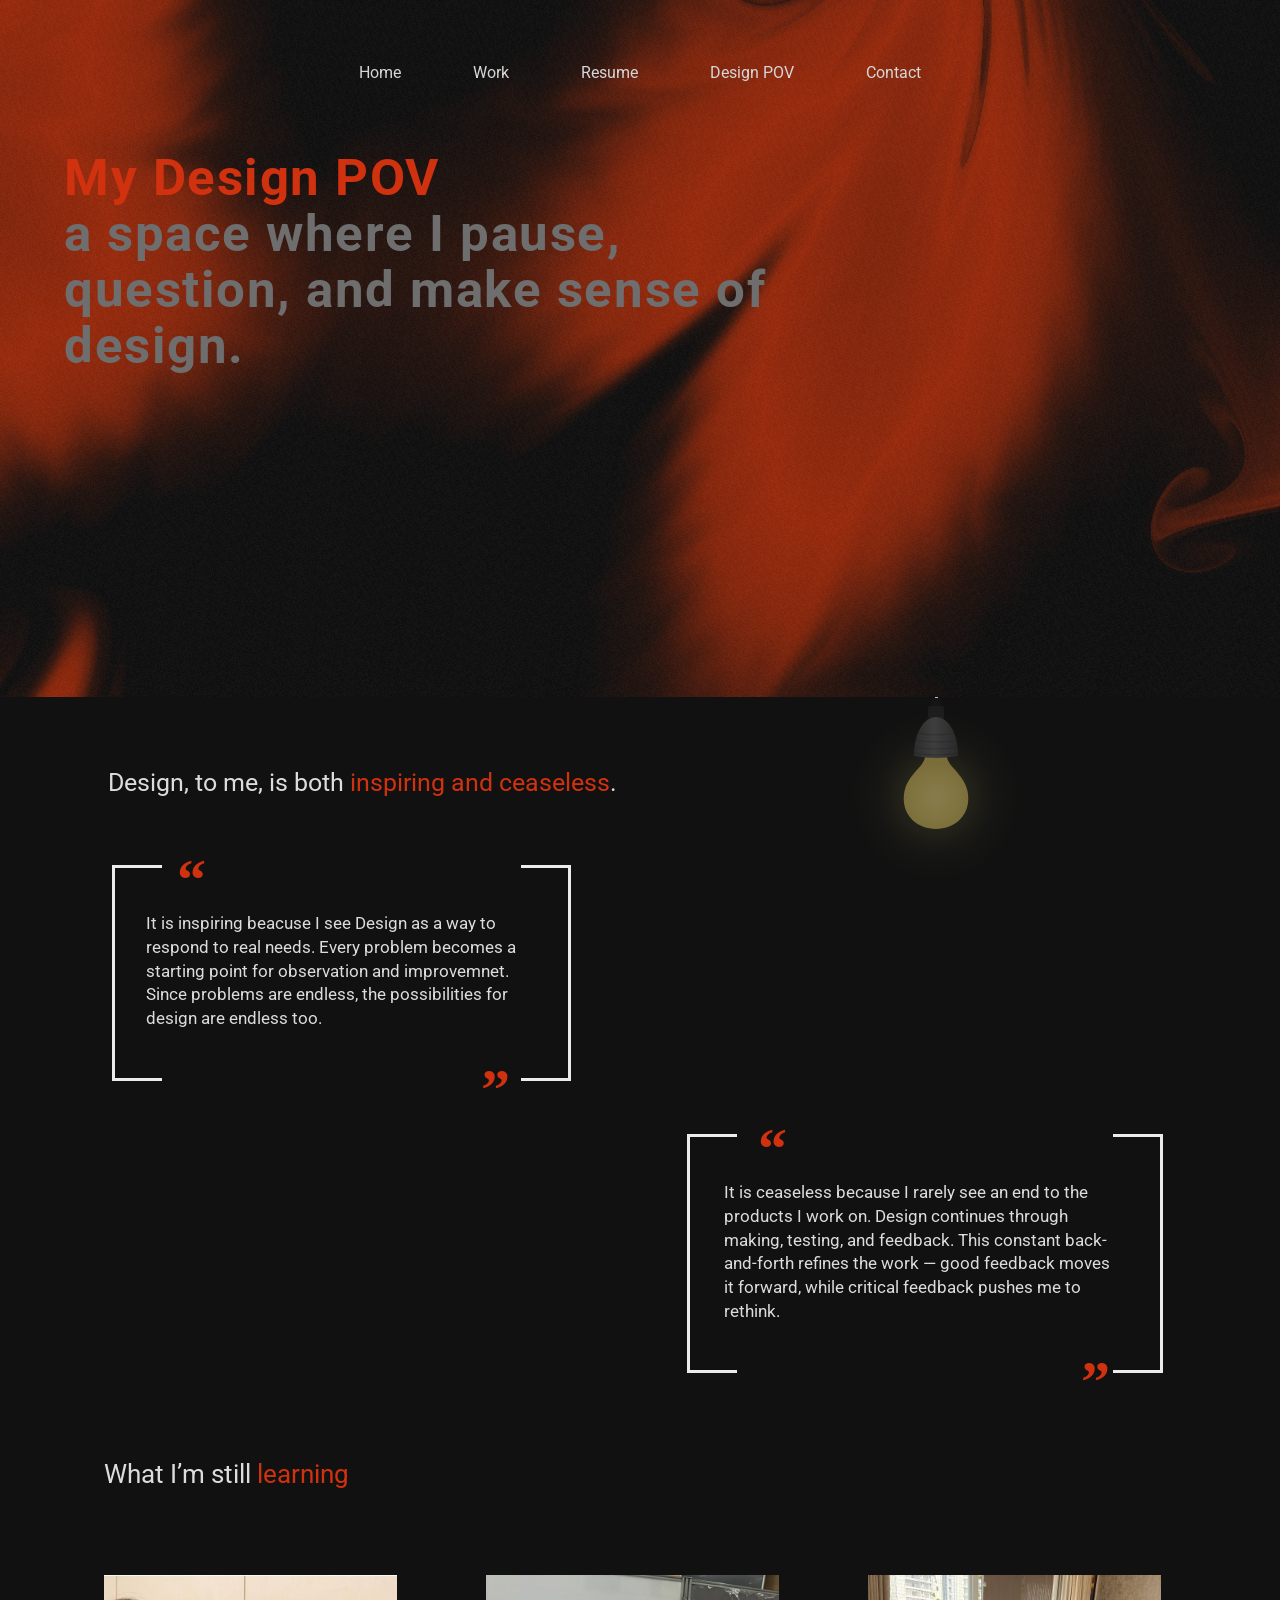
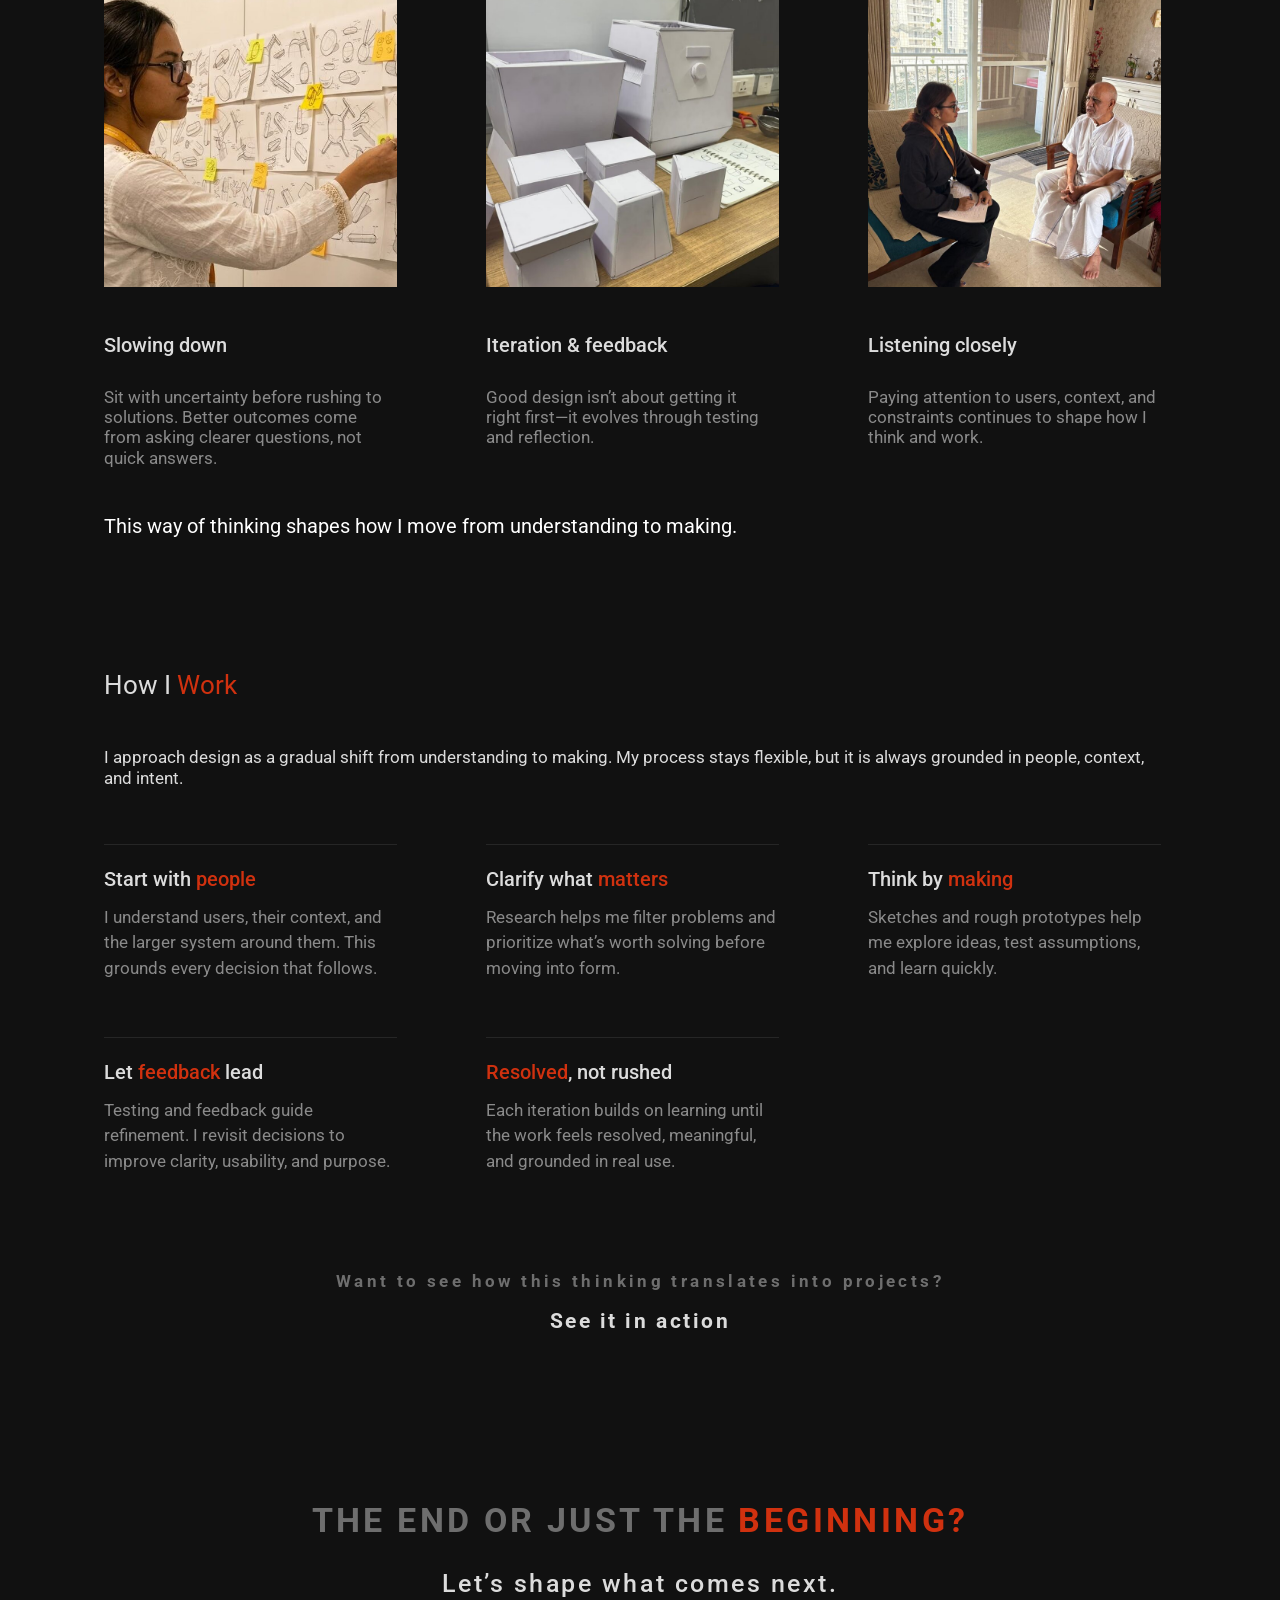
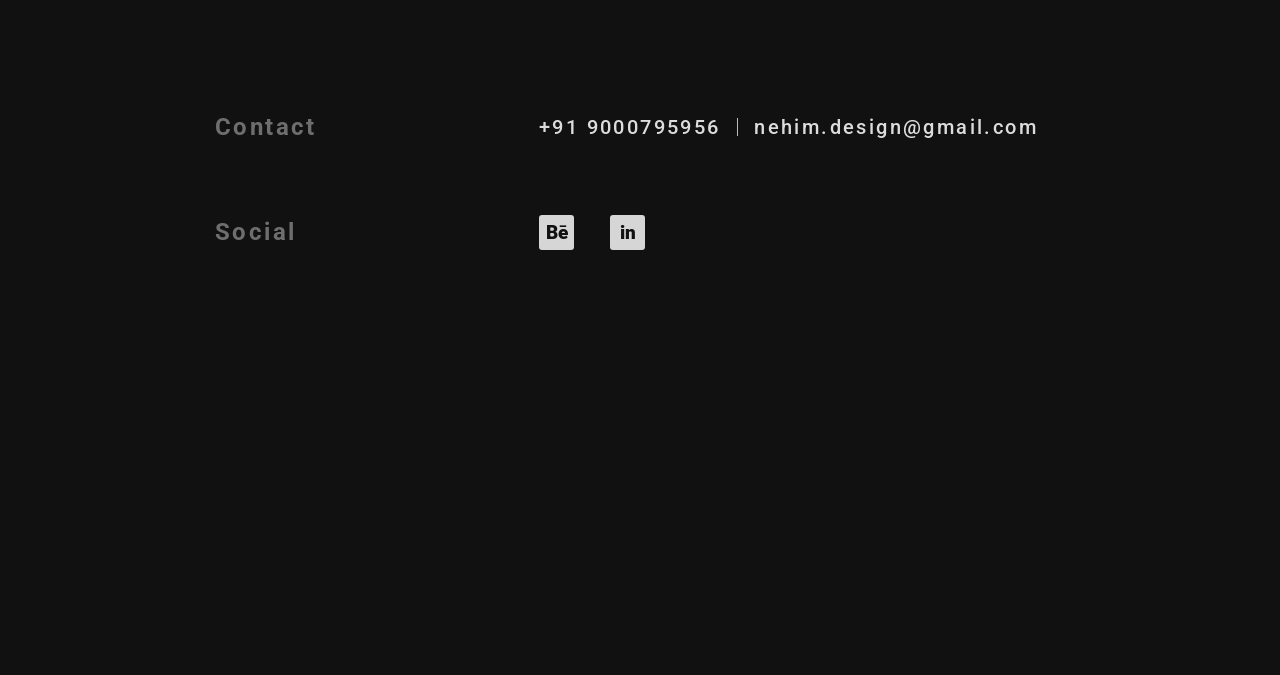
==== design-pov.html @ 08867fa9 "hi" ====
<!doctype html><html lang="en"><head><meta charset="utf-8"><script>try{history.scrollRestoration="manual"}catch(e){}</script>
<meta name="viewport" content="width=device-width,initial-scale=1">
<title>Design POV — Nehi Modi</title><meta name="description" content="Nehi Modi — product designer portfolio">
<link rel="stylesheet" href="style.css?v=20261103b"></head><body>
<nav class="top"><a href="index.html">Home</a><a href="work.html">Work</a><a href="resume.pdf" target=_blank rel=noopener>Resume</a><a href="design-pov.html" class=on>Design POV</a><a href="#contact">Contact</a></nav>
<section class="pov-hero">
<canvas class="silk" aria-hidden="true"></canvas>
<svg class="streak" viewBox="0 0 1512 697" preserveAspectRatio="none" aria-hidden="true">
 <defs>
  <linearGradient id="sg" x1="0" y1="1" x2="1" y2=".35"><stop offset="0" stop-color="#3a0c05"/><stop offset=".4" stop-color="#6e190b"/><stop offset=".75" stop-color="#8f2411"/><stop offset="1" stop-color="#6a190b"/></linearGradient>
  <linearGradient id="edge" x1="0" y1="0" x2="0" y2="1"><stop offset="0" stop-color="#111" stop-opacity="0"/><stop offset=".5" stop-color="#111" stop-opacity=".0"/><stop offset="1" stop-color="#111" stop-opacity=".55"/></linearGradient>
  <filter id="b1" x="-10%" y="-60%" width="120%" height="220%"><feGaussianBlur stdDeviation="14"/></filter>
  <filter id="b2" x="-30%" y="-80%" width="160%" height="260%"><feGaussianBlur stdDeviation="45"/></filter>
  <filter id="b3" x="-10%" y="-200%" width="120%" height="500%"><feGaussianBlur stdDeviation="5"/></filter>
 </defs>
 <ellipse class="g-tr" cx="1420" cy="70" rx="260" ry="70" fill="#9a2a16" opacity=".45" filter="url(#b2)" transform="rotate(-12 1420 70)"/>
 <ellipse class="g-tl" cx="60" cy="40" rx="170" ry="60" fill="#8a2412" opacity=".0" filter="url(#b2)" transform="rotate(-25 60 40)"/>
 <ellipse class="g-l" cx="0" cy="430" rx="90" ry="40" fill="#8a2412" opacity=".35" filter="url(#b2)"/>
 <g class="wave">
 <path d="M-20 697 L640 697 C930 600 1250 480 1540 395 L1540 225 C1230 315 760 460 -20 640 Z" fill="url(#sg)" opacity=".8" filter="url(#b1)"/>
 <path d="M120 697 C560 560 1000 420 1540 300" stroke="#1a0604" stroke-width="46" fill="none" opacity=".55" filter="url(#b1)"/>
 <path d="M1540 232 C1230 322 760 466 -20 646" stroke="#c9391b" stroke-width="16" fill="none" opacity=".85" filter="url(#b3)"/>
 <path d="M640 697 C930 600 1250 480 1540 400" stroke="#b8341a" stroke-width="20" fill="none" opacity=".7" filter="url(#b3)"/>
 <g class="eye-pos"><g class="eye">
 <ellipse cx="1010" cy="398" rx="250" ry="11" fill="#0e0403" filter="url(#b3)" transform="rotate(-17 1010 398)"/>
 <ellipse cx="1010" cy="398" rx="262" ry="19" fill="none" stroke="#d2401f" stroke-width="3" opacity=".55" filter="url(#b3)" transform="rotate(-17 1010 398)"/>
 </g></g>
 <path d="M250 697 C620 580 960 470 1245 372" stroke="#1c0703" stroke-width="2.5" fill="none" opacity=".9"/>
 </g>
</svg>
<h1 class="rv"><span>My Design POV</span>a space where I pause, <br>question, and make sense of <br>design.</h1></section>
<div class="pov">
<h3 class="rv both">Design, to me, is both <span class="red">inspiring and ceaseless</span>.</h3>
<section class="qs"><div class="lamp" aria-hidden="true"><div class="bulb"><svg class="lampsvg" viewBox="0 0 240 280" width="120" height="140" aria-hidden="true">
<defs><radialGradient id="lg" cx="120" cy="196" r="170" gradientUnits="userSpaceOnUse"><stop offset="0" stop-color="#ece08a" stop-opacity=".78"/><stop offset=".35" stop-color="#d4ca6e" stop-opacity=".36"/><stop offset=".7" stop-color="#a39a4c" stop-opacity=".1"/><stop offset="1" stop-color="#a39a4c" stop-opacity="0"/></radialGradient>
<radialGradient id="bg" cx="120" cy="200" r="70" gradientUnits="userSpaceOnUse"><stop offset="0" stop-color="#d9c87a"/><stop offset=".55" stop-color="#d2bf6c"/><stop offset="1" stop-color="#c6b15c"/></radialGradient>
<linearGradient id="dg" x1="0" y1="0" x2="1" y2="0"><stop offset="0" stop-color="#2c2c2c"/><stop offset=".45" stop-color="#3e3e3e"/><stop offset="1" stop-color="#2a2a2a"/></linearGradient></defs>
<circle class="halo" cx="120" cy="196" r="170" fill="url(#lg)"/>
<rect x="111" y="0" width="18" height="18" rx="2" fill="#151515"/>
<rect x="104" y="16" width="32" height="26" rx="5" fill="#1d1d1d"/>
<path class="glassp" d="M98 118 L142 118 C144 138 176 152 183 186 C192 232 160 262 120 262 C80 262 48 232 57 186 C64 152 96 138 98 118 Z" fill="url(#bg)"/>
<path d="M76 116 C76 66 98 38 120 38 C142 38 164 66 164 116 Q120 124 76 116 Z" fill="url(#dg)"/>
<g fill="none" stroke="#262626" stroke-width="1.4" opacity=".7"><path d="M84 70 Q120 78 156 70"/><path d="M79 84 Q120 92 161 84"/><path d="M77 98 Q120 106 163 98"/><path d="M76 110 Q120 118 164 110"/></g>
</svg></div></div>
 <div class="quote a rv"><i class="q1">“</i>It is inspiring beacuse I see Design as a way to respond to real needs. Every problem becomes a starting point for observation and improvemnet. Since problems are endless, the possibilities for design are endless too.<i class="q2">”</i></div>
 <div class="quote b rv"><i class="q1">“</i>It is ceaseless because I rarely see an end to the products I work on. Design continues through making, testing, and feedback. This constant back-and-forth refines the work — good feedback moves it forward, while critical feedback pushes me to rethink.<i class="q2">”</i></div>
</section>
<section class="learn"><h2 class="sec-h rv">What I’m still <span class="red">learning</span></h2><div class="grid3">
 <div class="rv"><img src="images/learn-slowing.jpg" alt="Sketches on a wall"><h5>Slowing down</h5><p>Sit with uncertainty before rushing to solutions. Better outcomes come from asking clearer questions, not quick answers.</p></div>
 <div class="rv"><img src="images/learn-iteration.jpg" alt="Paper mock-ups"><h5>Iteration &amp; feedback</h5><p>Good design isn’t about getting it right first—it evolves through testing and reflection.</p></div>
 <div class="rv"><img src="images/learn-listening.jpg" alt="User interview"><h5>Listening closely</h5><p>Paying attention to users, context, and constraints continues to shape how I think and work.</p></div>
</div><p class="rv thinking">This way of thinking shapes how I move from understanding to making.</p></section>
<section class="how"><h2 class="sec-h rv">How I <span class="red">Work</span></h2>
<p class="rv approach">I approach design as a gradual shift from understanding to making. My process stays flexible, but it is always grounded in people, context, and intent.</p>
<div class="grid3">
 <div class="rv"><h5>Start with <span class="red">people</span></h5><p>I understand users, their context, and the larger system around them. This grounds every decision that follows.</p></div>
 <div class="rv"><h5>Clarify what <span class="red">matters</span></h5><p>Research helps me filter problems and prioritize what’s worth solving before moving into form.</p></div>
 <div class="rv"><h5>Think by <span class="red">making</span></h5><p>Sketches and rough prototypes help me explore ideas, test assumptions, and learn quickly.</p></div>
 <div class="rv"><h5>Let <span class="red">feedback</span> lead</h5><p>Testing and feedback guide refinement. I revisit decisions to improve clarity, usability, and purpose.</p></div>
 <div class="rv"><h5><span class="red">Resolved</span>, not rushed</h5><p>Each iteration builds on learning until the work feels resolved, meaningful, and grounded in real use.</p></div>
</div></section>
<div class="cta rv"><small>Want to see how this thinking translates into projects?</small><a href="work.html">See it in action</a></div>
</div>
<footer id="contact">
<h4 class="rv">THE END OR JUST THE <span class="red">BEGINNING?</span></h4>
<p class="sub rv">Let’s shape what comes next.</p>
<div class="rows rv">
 <div class="k">Contact</div><div class="v"><button class="copy" data-copy="+91 9000795956" title="Click to copy">+91 9000795956</button><span class="bar"></span><button class="copy" data-copy="nehim.design@gmail.com" title="Click to copy">nehim.design@gmail.com</button></div>
 <div class="k">Social</div><div class="v soc"><a href="https://www.behance.net/nehimodi3" target="_blank" rel="noopener" aria-label="Behance" class="be">Bē</a><a href="https://www.linkedin.com/in/nehi-modi-a7a49927a/" target="_blank" rel="noopener" aria-label="LinkedIn">in</a></div>
</div>
<div class="big" aria-label="Nehi Modi"><svg viewBox="0 0 1180 138" role="img"><text x="0" y="170" textLength="1180" lengthAdjust="spacingAndGlyphs" font-family="Roboto, Arial, sans-serif" font-weight="700" font-size="236" fill="#902611">NEHI MODI</text></svg></div>
</footer>
<script src="main.js?v=20261103b"></script></body></html>
---- style.css ----
@import url('https://fonts.googleapis.com/css2?family=Roboto:wght@300;400;500;600;700;800;900&display=swap');
/* Sizes are measured from the original site at a 1512px-wide window and scale down below that. */
:root{--bg:#111;--fg:#e6e6e6;--grey:#6e6e6e;--red:#d0310f;--tag:#cf300c;--deep:#902611}
*{box-sizing:border-box;margin:0;padding:0}
html{scroll-behavior:smooth;overflow-x:clip}
body{background:var(--bg);color:var(--fg);font-family:Roboto,system-ui,-apple-system,sans-serif;line-height:1.4;overflow-x:clip;-webkit-font-smoothing:antialiased}
a{color:inherit;text-decoration:none}
img,video{display:block;max-width:100%}
.red{color:var(--red)}
.wrap{max-width:1114px;margin:0 auto;padding:0 20px;box-sizing:content-box}

/* nav */
nav.top{position:absolute;top:0;left:50%;transform:translateX(-50%);width:min(840px,100%);z-index:10;display:grid;grid-template-columns:repeat(5,minmax(0,1fr));justify-items:center;padding:62px 16px 0;font-size:16px;color:#d6d6d6}
nav.top a{white-space:nowrap}
nav.top a{transition:color .25s}
nav.top a:hover{color:var(--red)}

/* reveal */
.rv{opacity:0;transform:translateY(40px);transition:opacity .9s ease,transform .9s cubic-bezier(.2,.7,.2,1)}
.rv.in{opacity:1;transform:none}

/* cursor dot */
#dot{position:fixed;width:12px;height:12px;border-radius:50%;background:#fff;pointer-events:none;z-index:99;transform:translate(-50%,-50%);transition:transform .15s,background .15s}
#dot.hov{transform:translate(-50%,-50%) scale(.7);background:var(--red)}
@media (hover:none){#dot{display:none}}

/* intro */
#intro{position:fixed;inset:0;background:#000;z-index:50;display:flex;flex-direction:column;align-items:center;justify-content:center;gap:14px;transition:opacity .8s}
#intro .ring{width:62px;height:62px;border:3px solid var(--red);border-radius:50%;display:grid;place-items:center;animation:spin 1.8s cubic-bezier(.45,0,.55,1) infinite}
#intro .ring svg{opacity:0;transition:opacity .3s}
#intro.done .ring{animation:none;border-color:#c0261a}
#intro.done .ring svg{opacity:1;transition:opacity .45s}
#intro p{font-size:12px;color:#777;letter-spacing:.04em}
#intro .fire{position:absolute;bottom:-5%;left:10%;right:0;height:38%;background:radial-gradient(ellipse 30% 60% at 25% 100%,rgba(190,45,20,.65),transparent 70%),radial-gradient(ellipse 35% 70% at 60% 100%,rgba(170,35,15,.6),transparent 70%),radial-gradient(ellipse 30% 55% at 90% 100%,rgba(180,40,15,.5),transparent 70%);filter:blur(28px);animation:flick 2.6s ease-in-out infinite alternate}
@keyframes spin{to{transform:rotateY(360deg)}}
@keyframes flick{from{opacity:.65;transform:scaleY(.85) translateX(-2%)}to{opacity:1;transform:scaleY(1.12) translateX(2%)}}

/* ================= HOME ================= */
.hero{--ph:min(579px,calc(100vh - 210px));padding-top:130px;display:flex;flex-direction:column;justify-content:flex-end;padding-bottom:40px;position:relative;z-index:2}
.hero-in{display:flex;align-items:flex-end;justify-content:center}
.pw{position:relative;height:var(--ph);flex-shrink:0}
.pw .portrait{height:100%;width:auto;max-width:none}
.pw .hook{position:absolute;left:calc(35.8% - 14px);top:100%;height:64px;width:auto;max-width:none}
.hero .txt{margin-left:29px;width:480px;padding-bottom:calc(var(--ph) * .3)}
.hero h1{font-size:clamp(44px,5.29vw,80px);font-weight:700;line-height:1.09;color:var(--grey);white-space:nowrap}
.hero h1 span{color:var(--red);display:block}
.hero p{margin-top:36px;color:#cfcfcf;font-size:clamp(18px,1.72vw,26px)}

/* ID card hanging from the lanyard */
.badge{position:absolute;top:calc(100% + 63px);left:calc(35.8% - 111px);width:243px;height:379px}
.badge .tag{position:absolute;left:-27px;top:-43px;width:250px;height:375px;background:var(--tag);transform:rotate(15deg);transform-origin:0 0}
.badge .tag span{position:absolute;left:72px;bottom:22px;font-size:50px;line-height:50px;font-weight:700;color:#111;white-space:nowrap;transform:rotate(-90deg);transform-origin:0 100%;letter-spacing:-.005em}
.badge .card{position:absolute;inset:0;background:#dfdfdf;color:#111}
.badge .ph{position:absolute;left:18px;top:16px;width:210px;height:230px;background:#fcfcfc;overflow:hidden}
.badge .ph img{width:100%;height:100%;object-fit:cover;object-position:50% 0;filter:grayscale(1)}
.badge .strip{position:absolute;left:174px;top:33px;width:53px;height:316px;background:linear-gradient(rgba(235,72,39,.75) 0 213px,#eb4827 213px)}
.badge .card b{position:absolute;left:18px;top:250px;font-size:29px;font-weight:500;letter-spacing:-.01em;line-height:36px}
.badge .card small{position:absolute;left:18px;top:292px;width:190px;font-size:12px;line-height:15.5px;color:#1a1a1a}

/* about row */
.about{display:grid;grid-template-columns:424px 317px 1fr;column-gap:0;padding-top:15px;align-items:start}
.badge-space{height:390px}
.about .xp{padding-left:66px}
.mid h3{margin-right:-24px}
.about h3{font-size:25px;font-weight:700;line-height:35px;color:#d4d4d4}
.mid p.s{font-size:15px;line-height:21px;color:#7a7a7a;margin-top:21px;text-align:left}
.mid h3+p.s{margin-top:26px}
.mid p.s b{color:#ececec;font-weight:600}
.redline{border:0;border-top:1.5px solid var(--red);width:226px;margin:22px 0 0}
.mid h4{font-size:16px;font-weight:500;color:#e0e0e0;margin-top:14px}
.skills{width:274px;margin-top:14px}
.exp{margin-top:26px}
.exp li{list-style:none;font-size:14px;line-height:19.6px;margin-bottom:19.7px;padding-left:19px;position:relative}
.exp li:before{content:"";position:absolute;left:-1.5px;top:5px;width:9px;height:9px;border-radius:50%;background:#cfcfcf}
.exp li b{font-weight:500;color:#ececec;display:block}
.exp li span{display:block;color:#8a8a8a}

/* timeline */
.timeline{padding-top:28px}
.timeline h3{font-size:32px;font-weight:700;color:#cfcfcf;line-height:40px}
.tl{display:grid;grid-template-columns:repeat(4,1fr);width:1101px;max-width:100%;position:relative;margin-top:36px;padding-top:22px}
.tl:before{content:"";position:absolute;top:5px;left:6px;right:0;height:1.5px;background:linear-gradient(90deg,#4a4a4a 0 75%,var(--red) 75%)}
.tl>div{position:relative;padding-right:16px}
.tl>div:before{content:"";position:absolute;top:-23px;left:0;width:12px;height:12px;border-radius:50%;background:#cfcfcf}
.tl em{font-style:normal;color:#777;font-size:14px;display:block;line-height:20px}
.tl b{display:block;color:#d0d0d0;font-size:20px;font-weight:700;margin-top:10px;line-height:24px}
.tl>div:last-child b{color:var(--red)}
.tl p{color:#bdbdbd;font-size:15px;line-height:19.5px;margin-top:12px}
.tl hr{border:0;border-top:1px solid #555;width:34px;margin:24px 0 14px}
.tl>div:last-child hr{border-color:var(--red)}
.tl i{display:block;font-style:normal;color:#e0e0e0;font-weight:500;font-size:14px;line-height:19px}
.tl small{display:block;color:#8a8a8a;font-size:14px;line-height:19px}

/* dimensions */
.dims{max-width:1071px;margin:0 auto;padding:110px 0 0}
.dims h2{font-size:clamp(32px,3.3vw,50px);font-weight:700;letter-spacing:.04em;color:#cfcfcf;line-height:1.2}
.dims .media{width:100%;margin-top:62px;aspect-ratio:16/9;background:#000;object-fit:cover}

/* pinned lines: the block stays put while each scroll step lights the next line */
.lines{height:calc(100vh + 160vh);position:relative}
.lines-pin{position:sticky;top:0;height:100vh;display:flex;align-items:center}
.lines-in{max-width:1080px;margin:0 auto;width:100%;padding:0 20px;box-sizing:content-box}
.lines p{font-size:clamp(34px,4.63vw,70px);font-weight:700;line-height:1.4;color:#6e6e6e;transition:color .35s ease}
.lines p.lit{color:#fff}

/* ================= FOOTER ================= */
footer{text-align:center;padding:14vh 20px 0;overflow:hidden;min-height:100vh;display:flex;flex-direction:column}
footer h4{font-size:clamp(22px,2.65vw,40px);line-height:1.2;letter-spacing:.1em;color:var(--grey);font-weight:700}
footer .sub{letter-spacing:.1em;margin-top:26px;color:#dcdcdc;font-weight:500;font-size:clamp(17px,1.98vw,30px);line-height:1.2}
footer .rows{width:850px;max-width:100%;margin:112px auto 0;transform:translateX(80px);display:grid;grid-template-columns:324px 1fr;row-gap:70px;text-align:left;align-items:center}
footer .rows .k{color:var(--grey);font-weight:700;font-size:24px;letter-spacing:.1em;line-height:35px}
footer .rows .v{color:#dcdcdc;font-size:20px;font-weight:500;letter-spacing:.12em;line-height:35px;white-space:nowrap}
footer .bar{display:inline-block;width:1.5px;height:18px;background:#bbb;margin:0 16px;vertical-align:-2px}
footer .soc{display:flex;gap:36px}
footer .soc a{width:35px;height:35px;background:#d6d6d6;color:#111;font-weight:900;display:grid;place-items:center;font-size:19px;border-radius:3px;letter-spacing:0;transition:background .2s}
footer .soc a:hover{background:#fff}
footer .big{display:block;width:78%;margin:auto auto 0;padding-top:60px}
footer .big svg{display:block;width:100%;height:auto;overflow:visible}

/* ================= WORK ================= */
.work-hero{display:flex;align-items:center;justify-content:center;gap:56px;padding:185px 20px 0}
.work-hero h1{font-size:clamp(30px,3.3vw,50px);font-weight:700;color:var(--grey);line-height:1.3;letter-spacing:.06em;white-space:nowrap;flex-shrink:0}
.work-hero img{width:382px;aspect-ratio:1;object-fit:cover}
.proj-wrap{max-width:1081px;margin:0 auto;padding:110px 20px 0;box-sizing:content-box}
.proj{display:grid;row-gap:50px}
.proj .r1{display:grid;grid-template-columns:369fr 696fr;gap:13px}
.proj .r2{display:grid;grid-template-columns:306fr 412fr 338fr;gap:12.5px}
.proj a{display:block}
.proj .im{overflow:hidden}
.proj .r1 .im{height:392px}.proj .r2 .im{height:270px}
.proj img{width:100%;height:100%;object-fit:cover;transition:transform .7s cubic-bezier(.2,.7,.2,1)}
.proj a:hover img{transform:scale(1.05)}
.proj .lb{display:flex;align-items:center;justify-content:center;margin-top:28px;color:#cfcfcf;white-space:nowrap}
.proj .lb b{font-size:30px;font-weight:700;letter-spacing:.1em;color:#d6d6d6;line-height:30px}
.proj .lb .d{width:12px;height:12px;border-radius:50%;background:#cfcfcf;margin:0 14px 0 12px}
.proj .lb .c{font-size:17px;letter-spacing:.04em}
.proj .lb svg{margin-left:30px;width:24px;height:24px;stroke:#9a9a9a;transition:transform .3s,stroke .3s}
.proj a:hover .lb svg{transform:translate(3px,-3px);stroke:var(--red)}
.outro{max-width:1081px;margin:0 auto;padding:110px 20px 0;box-sizing:content-box}
.outro p{font-size:clamp(16px,1.32vw,20px);line-height:1.4;color:#7a7a7a;text-align:left}
.outro{padding-bottom:40px}
.outro p.big{font-size:clamp(22px,1.98vw,30px);line-height:1.4;color:#8a8a8a;margin-top:38px;text-align:left}

/* placeholder project pages */
.p-empty{min-height:70vh;display:flex;align-items:center;text-align:center;padding-top:100px}
.p-empty .wrap{width:100%}
.p-empty h1{font-size:clamp(40px,7vw,90px);font-weight:900;color:#333;letter-spacing:.04em}
.p-empty p{color:#777}
.back{display:inline-block;margin-top:40px;border:1px solid #bbb;border-radius:30px;padding:9px 26px;font-size:13px;transition:.25s}
.back:hover{border-color:var(--red);color:var(--red)}

/* ================= DESIGN POV ================= */
.pov-hero{height:min(697px,84vh);min-height:520px;position:relative;overflow:hidden;z-index:2;background:var(--bg)}
.pov-hero svg.streak{position:absolute;inset:0;width:100%;height:100%}
.pov-hero .wave{transform-box:view-box;transform-origin:1512px 400px;animation:wave 9s ease-in-out infinite alternate}
.pov-hero .eye-pos{animation:eyemove 7s ease-in-out infinite alternate}
.pov-hero .eye{transform-box:fill-box;transform-origin:50% 50%;animation:eyeopen 5.5s ease-in-out infinite alternate}
.pov-hero .g-tl{animation:glowtl 8s ease-in-out infinite alternate}
.pov-hero .g-tr{animation:glowtr 10s ease-in-out infinite alternate}
@keyframes wave{0%{transform:translateY(-34px) rotate(-1.6deg) scaleY(.92)}50%{transform:translateY(8px) rotate(.4deg) scaleY(1.06)}100%{transform:translateY(30px) rotate(1.4deg) scaleY(.96)}}
@keyframes eyemove{from{transform:translateX(-140px) translateY(40px)}to{transform:translateX(160px) translateY(-46px)}}
@keyframes eyeopen{0%{transform:scale(.55,.15);opacity:.35}45%{transform:scale(1,1);opacity:1}100%{transform:scale(1.15,1.6);opacity:.85}}
@keyframes glowtl{0%,40%{opacity:0}100%{opacity:.5}}
@keyframes glowtr{from{opacity:.15}to{opacity:.55}}
@media (prefers-reduced-motion:reduce){.pov-hero .wave,.pov-hero .eye-pos,.pov-hero .eye,.pov-hero .g-tl,.pov-hero .g-tr{animation:none}}
.pov-hero h1{position:absolute;left:64px;top:150px;font-size:clamp(34px,3.97vw,60px);font-weight:700;line-height:1.1;color:var(--grey);letter-spacing:.03em;z-index:1}
.pov-hero h1 span{color:var(--red);display:block}
.pov{max-width:1072px;margin:0 auto;padding:0 20px;box-sizing:content-box}
.both{font-size:clamp(20px,1.98vw,30px);font-weight:400;color:#dcdcdc;margin-top:70px;padding-left:4px;line-height:1.2}
.qs{position:relative;margin-top:68px;height:524px}
.quote{position:absolute;padding:47px 24px 50px 31px;font-size:clamp(16px,1.32vw,20px);line-height:1.4;color:#dcdcdc;text-align:left;border-left:3px solid #ececec;border-right:3px solid #ececec}
.quote.a{left:8px;top:0;width:459px}
.quote.b{left:583px;top:269px;width:476px;padding-left:34px;padding-right:38px}
.quote:before,.quote:after{content:"";position:absolute;left:-3px;right:-3px;height:3px;background:linear-gradient(90deg,#ececec 0 50px,transparent 50px calc(100% - 50px),#ececec calc(100% - 50px))}
.quote:before{top:0}.quote:after{bottom:0}
.quote i{position:absolute;font-style:normal;color:var(--red);font-family:Georgia,serif;font-size:58px;line-height:1;font-weight:700}
.quote .q1{top:-14px;left:62px}.quote .q2{bottom:-38px;right:58px}
.quote.b .q1{left:68px}.quote.b .q2{right:50px}
.lamp{position:absolute;left:791px;top:-170px;width:82px;height:470px;overflow:hidden;pointer-events:none}
.bulb{position:absolute;left:40px;top:calc(-440px + var(--drop,0px));width:2px;height:300px;background:#7a7a7a}
.bulb .sock{position:absolute;left:-15px;bottom:-58px;width:32px;height:58px;background:linear-gradient(#2b2b2b,#151515);border-radius:10px 10px 4px 4px}
.bulb .glass{position:absolute;left:-32px;bottom:-125px;width:66px;height:72px;border-radius:50%;background:radial-gradient(circle at 50% 45%,#e6d16e,#cdb54f 70%);box-shadow:0 0 70px 26px rgba(226,204,91,.28);animation:glow 3.2s ease-in-out infinite alternate}
@keyframes glow{from{opacity:.55;box-shadow:0 0 30px 8px rgba(226,204,91,.15)}to{opacity:1}}
.sec-h{font-size:clamp(22px,2.05vw,31px);font-weight:400;color:#dcdcdc;line-height:1.2}
.learn{margin-top:70px}
.grid3{display:grid;grid-template-columns:repeat(3,293px);justify-content:space-between;max-width:1057px}
.learn .grid3{margin-top:84px}
.grid3 img{width:100%;height:312px;object-fit:cover}
.grid3 h5{font-size:20px;font-weight:500;color:#dcdcdc;margin-top:46px;line-height:1.2}
.grid3 p{color:#8a8a8a;font-size:clamp(16px,1.32vw,20px);line-height:1.2;text-align:left;margin-top:30px}
.thinking{margin:44px 0 0;font-size:20px;color:#fff}
.how{margin-top:130px}
.approach{margin-top:46px;color:#dcdcdc;font-size:clamp(16px,1.32vw,20px);line-height:1.2;max-width:1057px}
.how .grid3{margin-top:56px;row-gap:56px}
.how .grid3 h5{margin-top:0}
.how .grid3 p{margin-top:14px;line-height:1.5;max-width:30ch}
.cta{text-align:center;padding:96px 0 40px}
.cta small{display:block;color:var(--grey);font-weight:700;font-size:clamp(14px,1.32vw,20px);letter-spacing:.2em}
.cta a{display:inline-block;font-size:clamp(20px,1.65vw,25px);font-weight:700;margin-top:12px;color:#dcdcdc;letter-spacing:.12em;transition:color .25s}
.cta a:hover{color:var(--red)}

/* ================= SMALLER LAPTOPS / TABLETS ================= */
@media (max-width:1180px){
 .about{grid-template-columns:minmax(300px,380px) 1fr;column-gap:40px;row-gap:50px}
 .about .xp{grid-column:2;padding-left:0}
 .hero-in{padding-left:max(0px,calc(150px - (100vw - 920px) / 2))}
 .tl{width:100%}
 .lamp{left:auto;right:40px}
 .quote.b{left:auto;right:0}
}
@media (max-width:1000px){
 .hero{--ph:min(500px,calc(100vh - 260px))}
 .hero .txt{width:auto}
 .work-hero{flex-direction:column;gap:36px;padding:150px 20px 0}
 .work-hero h1{text-align:center}
 .proj .r1 .im{height:34vw}.proj .r2 .im{height:24vw}
 .proj .lb b{font-size:22px}.proj .lb .c{font-size:13px}.proj .lb svg{margin-left:14px;width:18px}
 .proj .lb .d{width:9px;height:9px;margin:0 9px}
 .grid3{grid-template-columns:repeat(3,1fr);gap:50px 36px}
 .grid3 img{height:auto;aspect-ratio:293/312}
 .qs{height:auto;display:flex;flex-direction:column;gap:40px}
 .quote{position:relative;left:auto!important;right:auto;top:auto!important;width:min(476px,100%)!important}
 .quote.b{align-self:flex-end}
 .lamp{right:-6px;top:-110px;transform:scale(.72);transform-origin:top right}
 .quote.a{width:calc(100% - 64px)!important}
 footer .rows{transform:none;grid-template-columns:170px 1fr;width:640px}
 footer .rows .k{font-size:20px}
 footer .rows .v{font-size:16px;letter-spacing:.06em}
}
/* tablets: card stacks above the text, timeline becomes two-by-two */
@media (max-width:900px){
 .about{grid-template-columns:1fr;row-gap:44px;padding-top:0}
 .about .badge-space{display:none}
 .about .mid,.about .xp{grid-column:1}
 .hero{height:auto;max-height:none;min-height:0;padding:150px 0 0}
 .hero-in{flex-direction:column;align-items:center;gap:36px;padding-left:0}
 .hero .txt{order:-1;margin:0;padding:0;text-align:center}
 .hero h1{white-space:normal}
 .pw{height:auto;width:min(380px,70vw);margin-bottom:470px}
 .pw .portrait{width:100%;height:auto}
 .tl{grid-template-columns:1fr 1fr;row-gap:56px;padding-top:0}
 .tl:before{display:none}
 .tl>div{padding-top:24px;border-top:1.5px solid #4a4a4a}
 .tl>div:nth-child(odd){margin-right:12px}
 .tl>div:last-child{border-top-color:var(--red)}
 .tl>div:before{top:-7px}
 .lines{height:calc(100vh + 120vh)}
}
/* ================= PHONES ================= */
@media (max-width:600px){
 .wrap,.pov,.outro,.proj-wrap{padding-left:18px;padding-right:18px}
 nav.top{font-size:13px;padding:30px 6px 0}
 .hero{padding-top:110px}
 .hero h1{font-size:44px}
 .hero p{font-size:18px;margin-top:18px}
 .pw{width:min(280px,66vw);margin-bottom:390px;margin-left:96px}
 .badge{transform:scale(.82);transform-origin:111px -63px}
 .pw .hook{height:52px;left:calc(35.8% - 11px)}
 .about h3{font-size:22px;line-height:30px}
 .timeline h3{font-size:26px}
 .tl{grid-template-columns:1fr;row-gap:0;margin-top:26px;padding-left:22px;border-left:1.5px solid #4a4a4a;margin-left:6px}
 .tl>div{border-top:0;padding:0 0 34px}
 .tl>div:nth-child(odd){margin-right:0}
 .tl>div:before{top:4px;left:-29px}
 .tl>div:last-child{padding-bottom:0}
 .tl hr{margin:16px 0 10px}
 .dims{padding-top:80px}
 .dims .media{margin-top:28px}
 .lines-in{padding:0 18px}
 footer{padding-top:40px}
 footer .rows{grid-template-columns:1fr;row-gap:12px;text-align:center;margin-top:70px}
 footer .rows .k{font-size:18px;margin-top:18px}
 footer .rows .v{font-size:15px;letter-spacing:.06em;line-height:1.6;white-space:normal}
 footer .bar{display:block;width:0;height:0;margin:0}
 footer .soc{justify-content:center}
 footer .big{width:90%;margin-top:80px}
 .work-hero{padding-top:110px}
 .proj-wrap{padding-top:70px}
 .work-hero img{width:min(320px,80vw)}
 .proj .r1,.proj .r2{grid-template-columns:1fr;row-gap:40px}
 .proj .r1 .im,.proj .r2 .im{height:58vw}
 .proj .lb{margin-top:16px}
 .outro{padding-top:70px;padding-bottom:20px}
 .cta{padding-bottom:20px}
 .pov-hero{height:70vh}
 .pov-hero h1{left:18px;top:120px}
 .both{margin-top:40px}
 .grid3{grid-template-columns:1fr;gap:44px}
 .grid3 h5{margin-top:22px}.grid3 p{margin-top:12px}
 .learn{margin-top:80px}.learn .grid3{margin-top:36px}
 .how{margin-top:90px}.how .grid3{margin-top:40px;row-gap:36px}.how .grid3 p{margin-top:12px}
 .thinking{margin-left:0;text-align:left}
 .quote{padding:40px 20px 42px 22px!important}
}

/* footer: tap to copy phone / email */
footer button.copy{font:inherit;letter-spacing:inherit;color:inherit;background:none;border:0;padding:0;cursor:pointer;transition:color .2s}
footer button.copy:hover{color:#fff}
.toast{position:fixed;left:50%;bottom:34px;transform:translate(-50%,20px);background:#e6e6e6;color:#111;font:500 14px Roboto,sans-serif;letter-spacing:.04em;padding:10px 18px;border-radius:24px;opacity:0;pointer-events:none;transition:opacity .25s,transform .25s;z-index:120}
.toast.show{opacity:1;transform:translate(-50%,0)}

/* home: explore-work tile, sits between the tagline and "I question to know…" */
.hero .txt{align-self:stretch;display:flex;flex-direction:column;padding-bottom:0!important}
.hero .intro-txt{margin:auto 0 calc(var(--ph) * .3 - 76px)}
.hero .h1x{font-size:clamp(44px,5.29vw,80px);font-weight:700;line-height:1.09;color:var(--grey);white-space:nowrap}
.hero .h1x span{color:var(--red);display:block}
.work-tile{display:flex;align-items:center;gap:16px;width:min(420px,100%);padding:12px 14px 12px 12px;margin:0 0 6px;border-radius:16px;
 background:linear-gradient(180deg,rgba(255,255,255,.06),rgba(255,255,255,.025));border:1px solid rgba(255,255,255,.1);
 box-shadow:0 10px 30px rgba(0,0,0,.35),inset 0 1px 0 rgba(255,255,255,.06);
 transition:transform .35s cubic-bezier(.2,.8,.2,1),border-color .3s,background .3s}
.wt-thumbs{display:flex;flex-shrink:0}
.wt-thumbs img{width:44px;height:44px;border-radius:10px;object-fit:cover;border:2px solid #191919;transition:transform .35s cubic-bezier(.2,.8,.2,1)}
.wt-thumbs img+img{margin-left:-14px}
.wt-text{display:flex;flex-direction:column;gap:3px;flex:1;min-width:0}
.wt-text small{white-space:nowrap;font-size:11px;letter-spacing:.14em;text-transform:uppercase;color:#8a8a8a}
.wt-text b{font-size:19px;font-weight:600;color:#ececec;letter-spacing:-.005em}
.wt-go{width:40px;height:40px;border-radius:50%;display:grid;place-items:center;flex-shrink:0;background:#e6e6e6;color:#111;transition:background .3s,color .3s,transform .35s cubic-bezier(.2,.8,.2,1)}
.work-tile:hover{transform:translateY(-3px);border-color:rgba(255,255,255,.2);background:linear-gradient(180deg,rgba(255,255,255,.08),rgba(255,255,255,.035))}
.work-tile:hover .wt-thumbs img:nth-child(2){transform:translateX(5px)}
.work-tile:hover .wt-thumbs img:nth-child(3){transform:translateX(10px)}
.work-tile:hover .wt-go{background:var(--red);color:#fff;transform:translateX(3px)}
.work-tile:active{transform:scale(.98);transition-duration:.1s}
@media (max-width:900px){
 .hero .txt{align-self:center;align-items:center}
 .hero .intro-txt{margin:0}
 .hero .h1x{white-space:normal}
 .hero .work-tile{display:none}
}

/* design POV: live silk background */
.pov-hero canvas.silk{position:absolute;inset:0;width:100%;height:100%;display:block}
.pov-hero.gl svg.streak{display:none}

/* polish */
.how .grid3>div{padding-top:22px;border-top:1px solid rgba(255,255,255,.09)}
.btn2:active,.cta-btn:active,button.copy:active{transform:scale(.97)}
h1,h2,h3,h5{text-wrap:balance}
p{text-wrap:pretty}
.mtile{display:none}
@media (max-width:900px){.mtile{display:flex;justify-content:center;padding:4px 20px 0;position:relative;z-index:3;margin-bottom:34px!important}
 .mtile .work-tile{width:min(420px,100%)}}
@media (max-width:420px){.wt-text small{letter-spacing:.08em;font-size:10px}.wt-text b{font-size:17px}.wt-thumbs img{width:38px;height:38px}.work-tile{gap:12px}}
@media (max-width:420px){.wt-n{display:none}}
.lamp{overflow:visible!important;clip-path:inset(0 -120px -160px -120px)}
@media (max-width:600px){.pov-hero h1{right:18px;font-size:31px;letter-spacing:.01em}.pov-hero h1 br{display:none}}
@media (max-width:600px){.bulb .glass{box-shadow:0 0 36px 10px rgba(226,204,91,.25)}}
/* the dot is the only cursor (mouse/trackpad devices) */
@media (hover:hover) and (pointer:fine){html,body,*,*:before,*:after{cursor:none!important}}
#dot{z-index:2147483647;opacity:0}
#dot.on{opacity:1}
/* nav: even gaps between words (as on the Framer site) */
nav.top{display:flex;justify-content:center;gap:72px;width:auto;max-width:100%}
@media (max-width:900px){nav.top{gap:clamp(14px,6vw,56px)}}
@media (max-width:600px){nav.top{width:100%;justify-content:space-between;gap:0;padding-left:16px;padding-right:16px}}
/* ID card: keep the description clear of the red strip */
.badge .card small{width:152px;font-size:11.5px;line-height:15px}
footer .big{overflow:hidden}
footer .big svg{display:block;will-change:transform}
/* design POV lamp: drawn bulb on a thin cord */
.bulb{width:3px!important;margin-left:-.5px;background:#b9b9b9!important}
.bulb .lampsvg{position:absolute;left:-58.5px;top:100%;overflow:visible;display:block}
.bulb .halo{opacity:var(--lit,1);transform-origin:120px 196px;animation:halo 3.4s ease-in-out infinite alternate}
.bulb .glassp{filter:brightness(calc(.45 + .55 * var(--lit,1)))}
@keyframes halo{from{transform:scale(.94)}to{transform:scale(1.04)}}
/* phone footer: tighter */
@media (max-width:600px){
 footer{min-height:0;padding:64px 20px 28px}
 footer .sub{margin-top:16px}
 footer .rows{margin-top:44px;row-gap:8px}
 footer .rows .k{margin-top:14px;line-height:1.4}
 footer .soc{gap:22px;margin-top:4px}
 footer .big{margin-top:44px;padding-top:0}
 nav.top{display:flex!important;justify-content:space-between!important;gap:0!important;width:100%!important;left:0!important;transform:none!important;padding-left:16px!important;padding-right:16px!important;box-sizing:border-box}
}
html{scroll-behavior:auto}
/* phone footer fills the screen: content centred, NEHI MODI at the bottom */
@media (max-width:600px){
 footer{min-height:100vh;min-height:100svh;padding:56px 20px 24px}
 footer h4{margin-top:auto}
 footer .big{margin-top:auto;padding-top:40px}
}

/* footer: NEHI MODI rises from below when it comes into view */
footer .big.rise svg{transform:translate3d(0,105%,0);transition:transform 1.25s cubic-bezier(.16,1,.3,1)}
footer .big.rise.up svg{transform:translate3d(0,0,0)}

/* intro: live red smoke along the bottom (same flowing gradient as Design POV) */
#intro canvas.fire{position:absolute;left:0;right:0;bottom:0;top:auto;width:100%;height:55%;display:block;background:none;filter:none;animation:none;
 -webkit-mask-image:linear-gradient(to top,#000 0%,#000 30%,transparent 100%);mask-image:linear-gradient(to top,#000 0%,#000 30%,transparent 100%)}
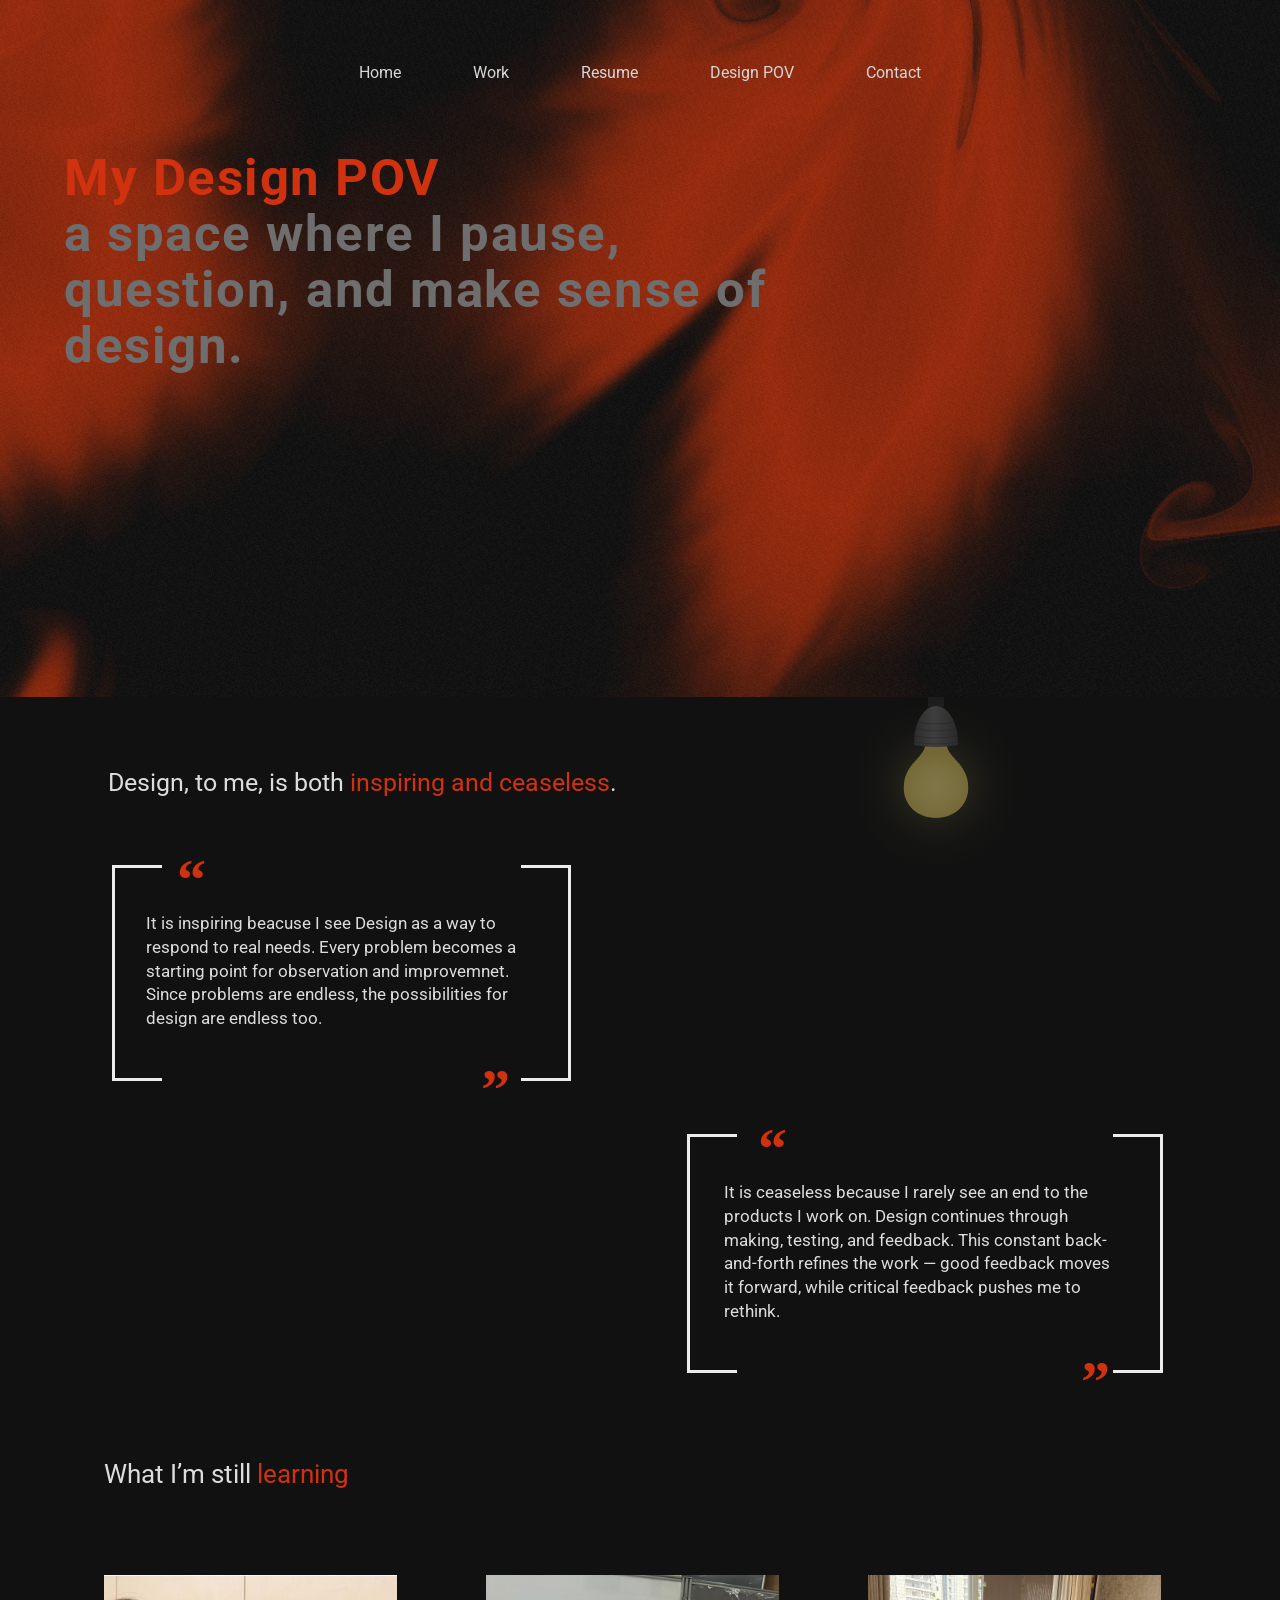
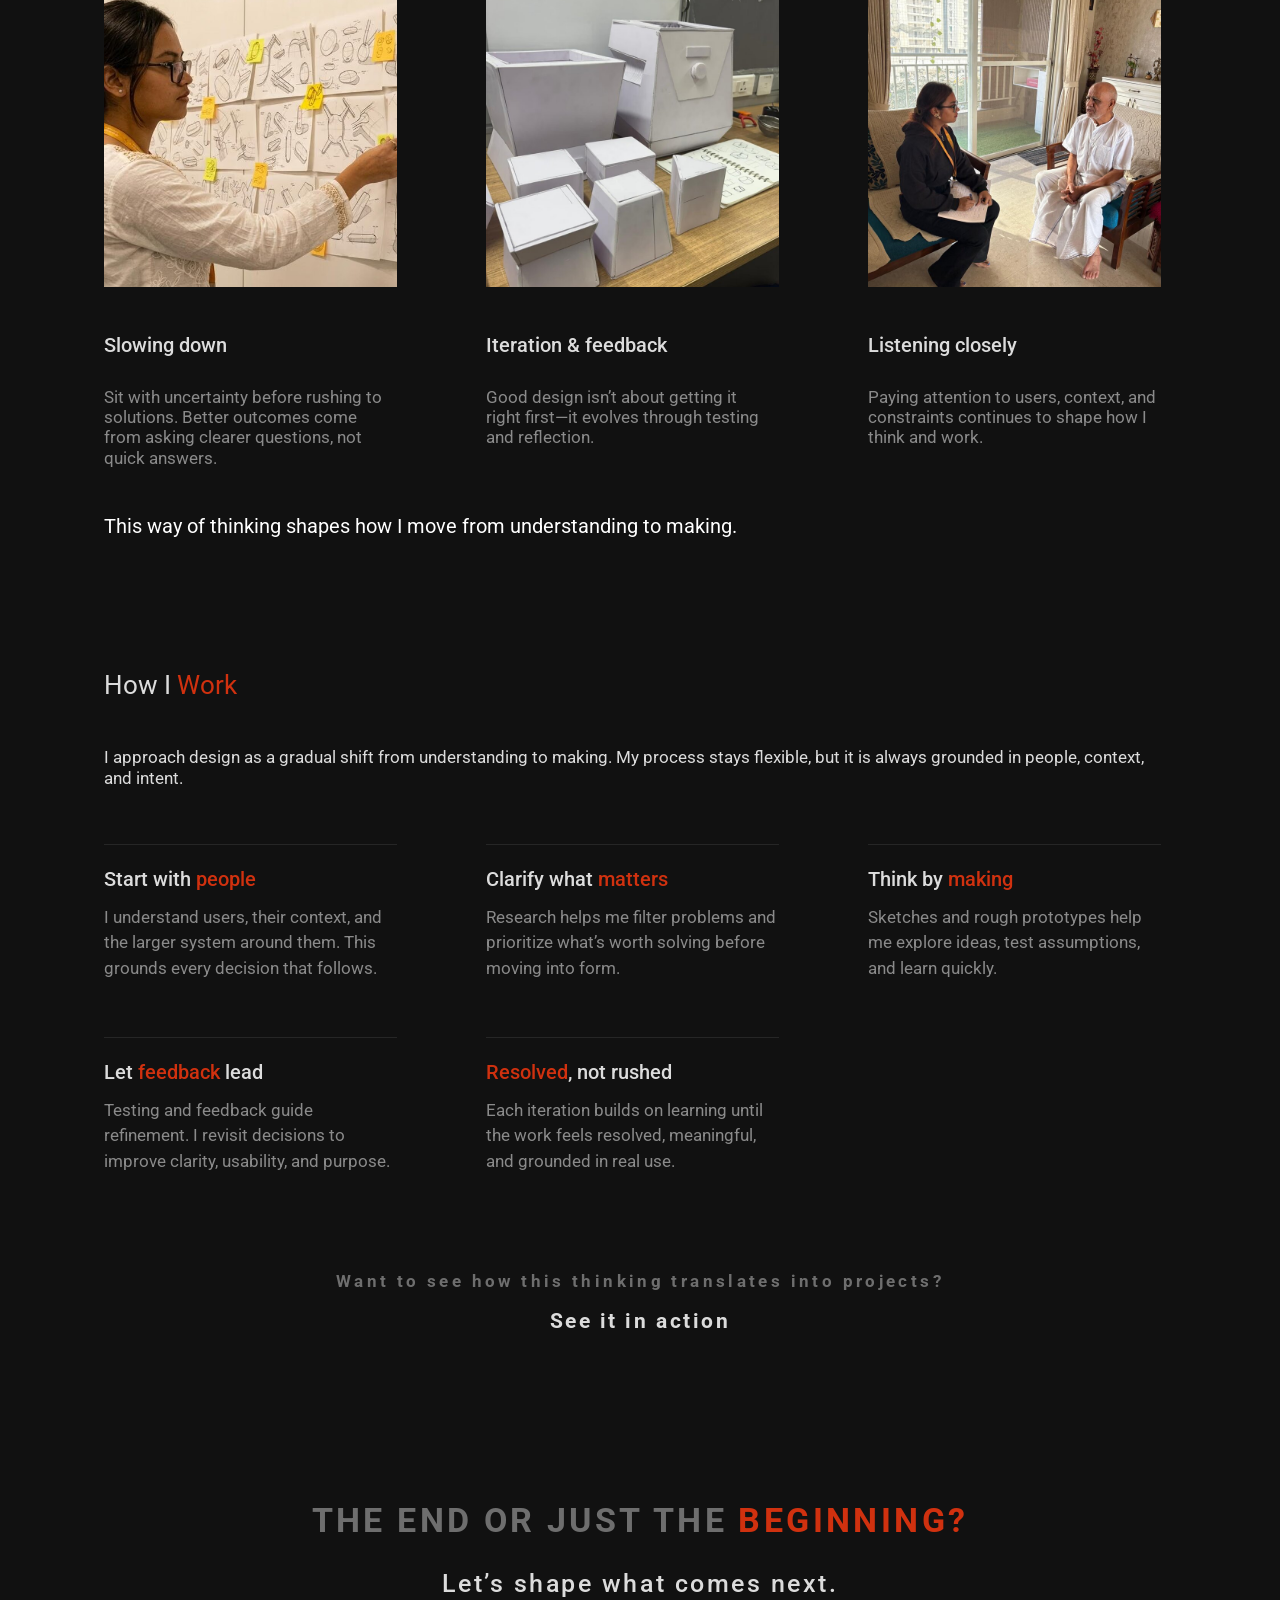
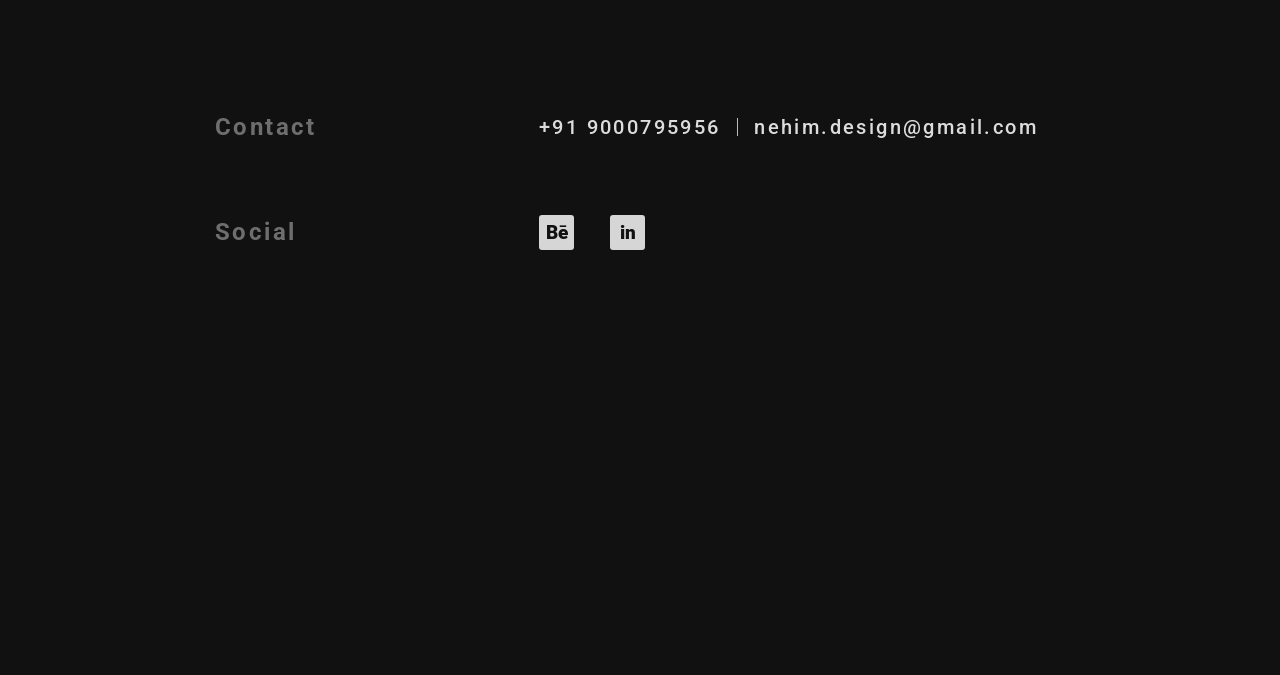
==== commit d9a406d6: "hi" ====
--- a/design-pov.html
+++ b/design-pov.html
@@ -1,7 +1,7 @@
 <!doctype html><html lang="en"><head><meta charset="utf-8"><script>try{history.scrollRestoration="manual"}catch(e){}</script>
 <meta name="viewport" content="width=device-width,initial-scale=1">
 <title>Design POV — Nehi Modi</title><meta name="description" content="Nehi Modi — product designer portfolio">
-<link rel="stylesheet" href="style.css?v=20261103b"></head><body>
+<link rel="stylesheet" href="style.css?v=20261104a"></head><body>
 <nav class="top"><a href="index.html">Home</a><a href="work.html">Work</a><a href="resume.pdf" target=_blank rel=noopener>Resume</a><a href="design-pov.html" class=on>Design POV</a><a href="#contact">Contact</a></nav>
 <section class="pov-hero">
 <canvas class="silk" aria-hidden="true"></canvas>
@@ -70,4 +70,4 @@
 </div>
 <div class="big" aria-label="Nehi Modi"><svg viewBox="0 0 1180 138" role="img"><text x="0" y="170" textLength="1180" lengthAdjust="spacingAndGlyphs" font-family="Roboto, Arial, sans-serif" font-weight="700" font-size="236" fill="#902611">NEHI MODI</text></svg></div>
 </footer>
-<script src="main.js?v=20261103b"></script></body></html>+<script src="main.js?v=20261104a"></script></body></html>
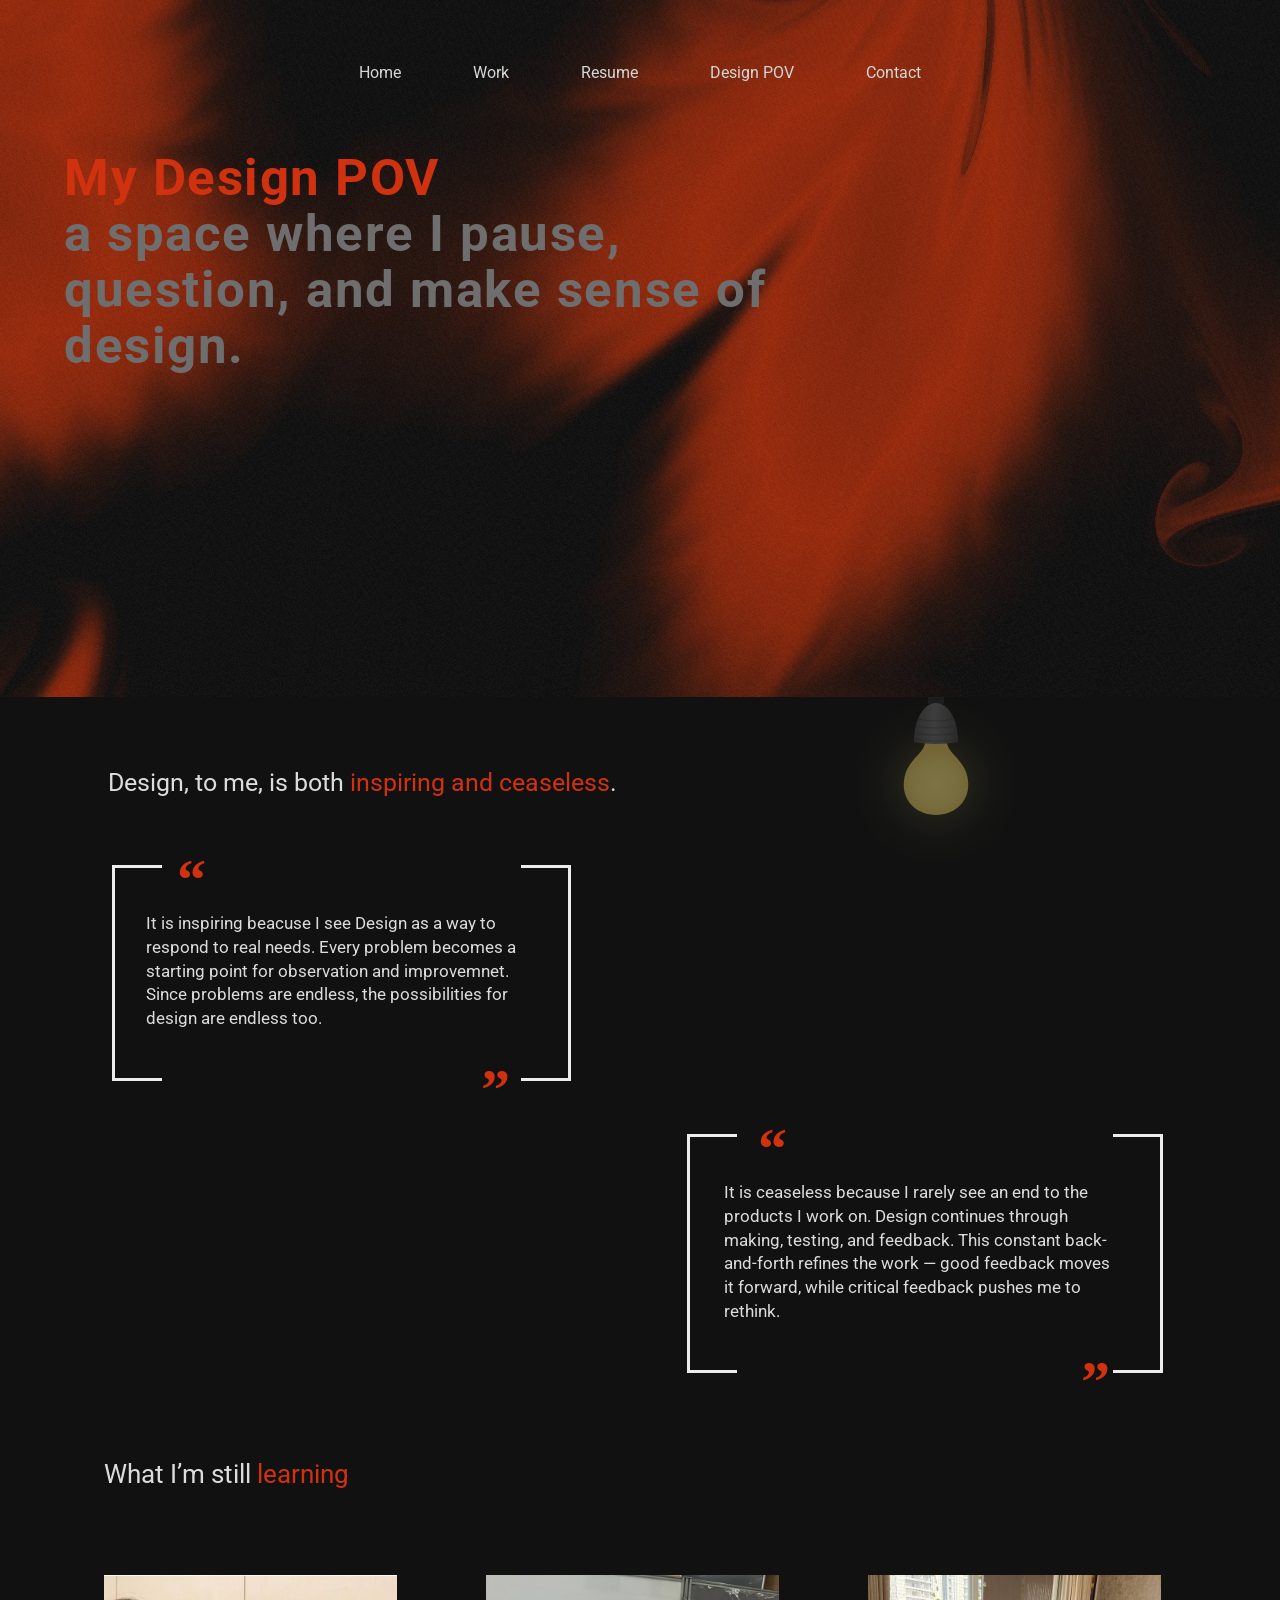
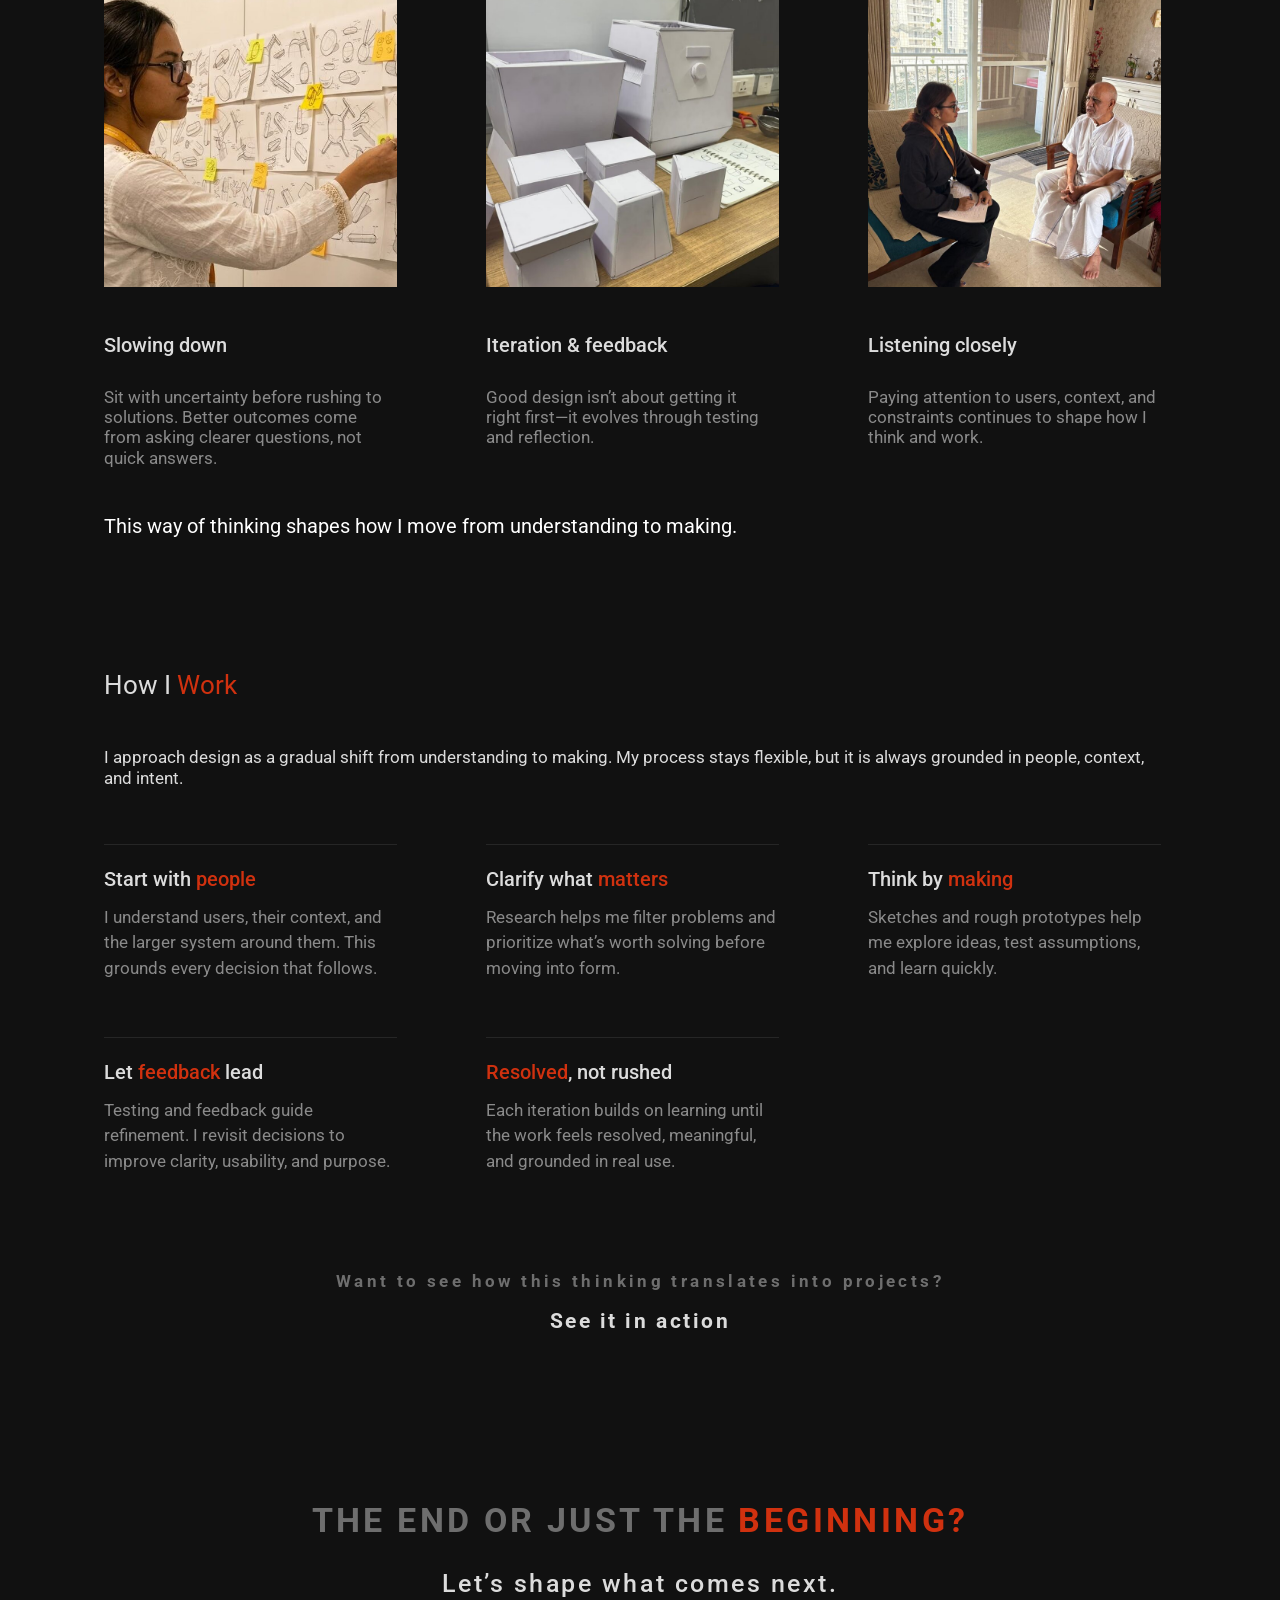
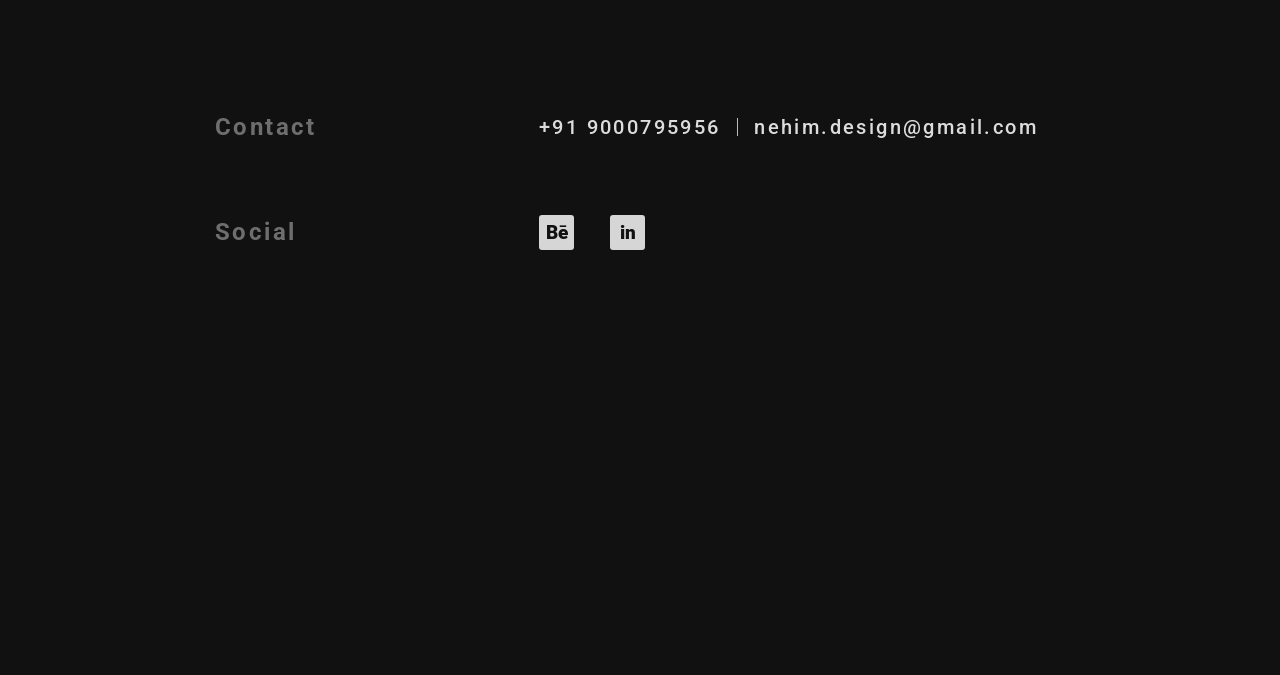
==== commit e74cffe2: "hi" ====
--- a/design-pov.html
+++ b/design-pov.html
@@ -1,7 +1,7 @@
 <!doctype html><html lang="en"><head><meta charset="utf-8"><script>try{history.scrollRestoration="manual"}catch(e){}</script>
 <meta name="viewport" content="width=device-width,initial-scale=1">
 <title>Design POV — Nehi Modi</title><meta name="description" content="Nehi Modi — product designer portfolio">
-<link rel="stylesheet" href="style.css?v=20261104a"></head><body>
+<link rel="stylesheet" href="style.css?v=20261105a"></head><body>
 <nav class="top"><a href="index.html">Home</a><a href="work.html">Work</a><a href="resume.pdf" target=_blank rel=noopener>Resume</a><a href="design-pov.html" class=on>Design POV</a><a href="#contact">Contact</a></nav>
 <section class="pov-hero">
 <canvas class="silk" aria-hidden="true"></canvas>
@@ -70,4 +70,4 @@
 </div>
 <div class="big" aria-label="Nehi Modi"><svg viewBox="0 0 1180 138" role="img"><text x="0" y="170" textLength="1180" lengthAdjust="spacingAndGlyphs" font-family="Roboto, Arial, sans-serif" font-weight="700" font-size="236" fill="#902611">NEHI MODI</text></svg></div>
 </footer>
-<script src="main.js?v=20261104a"></script></body></html>+<script src="main.js?v=20261105a"></script></body></html>
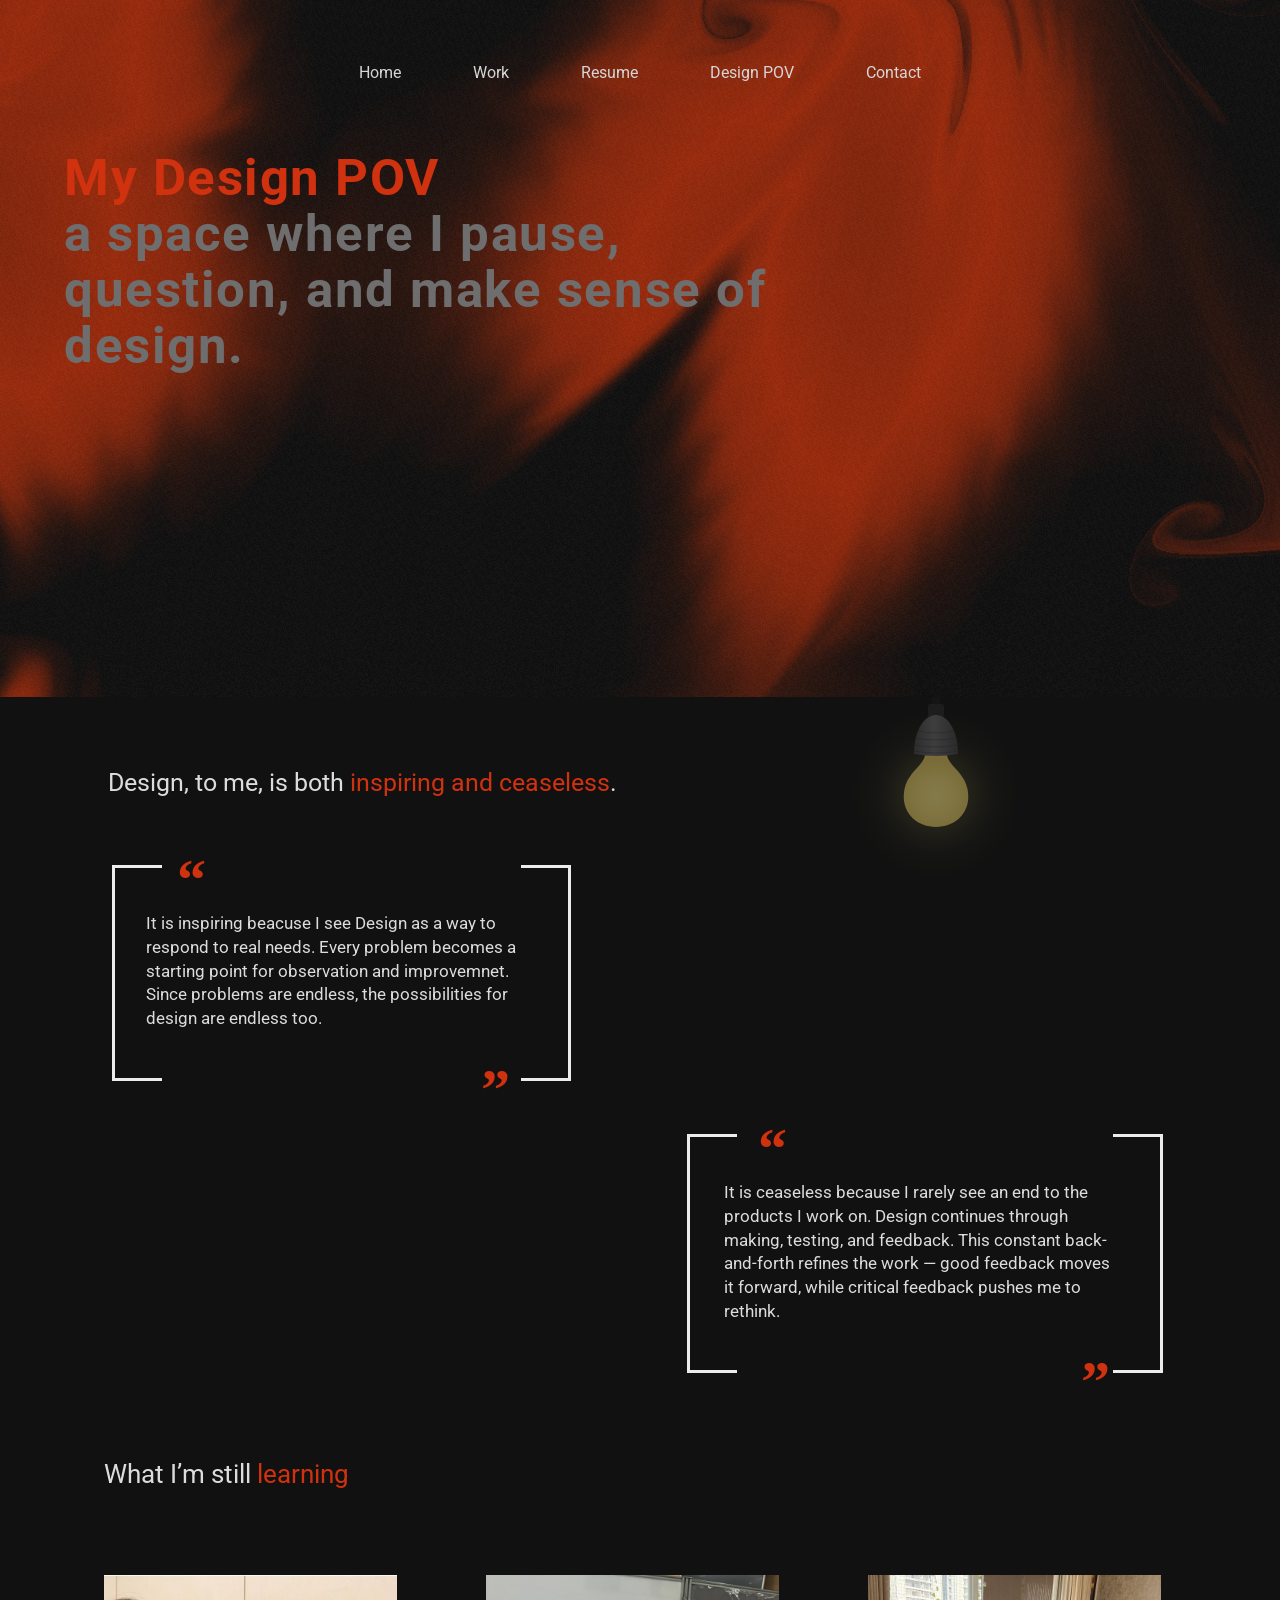
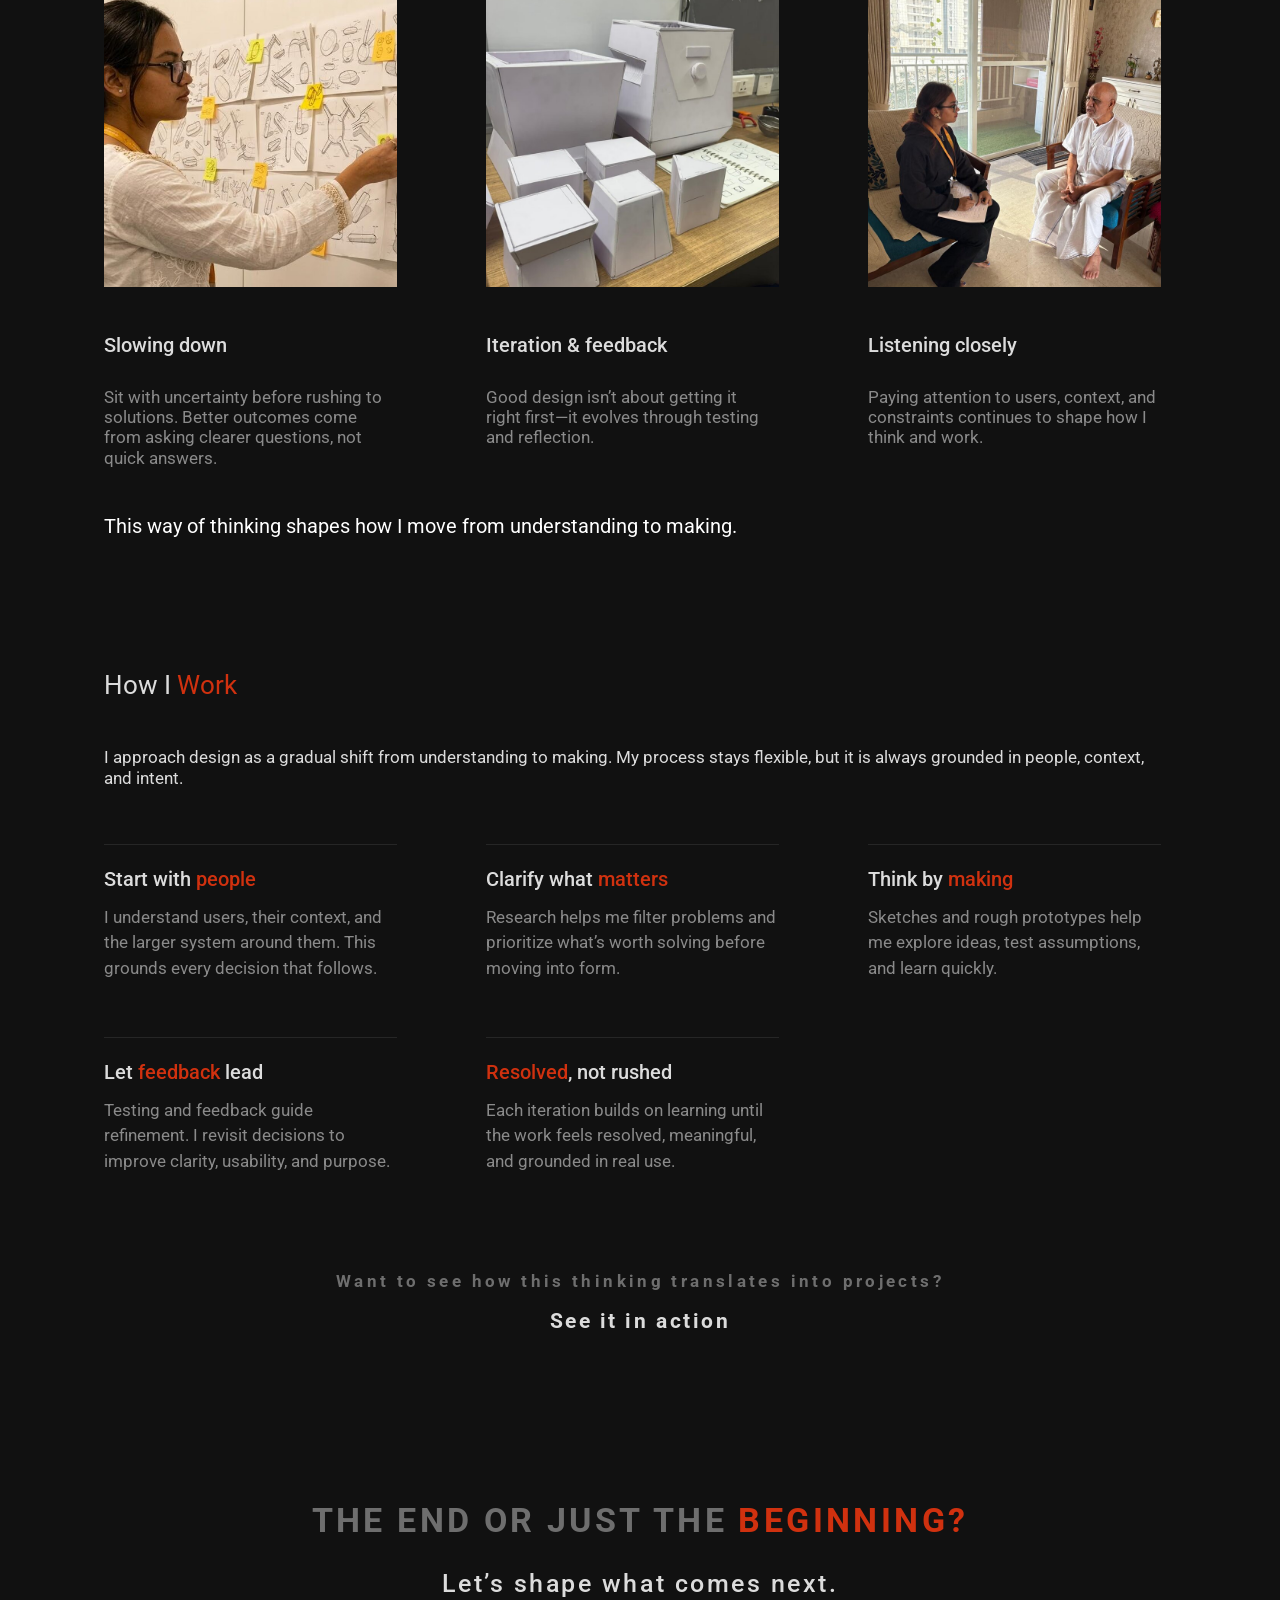
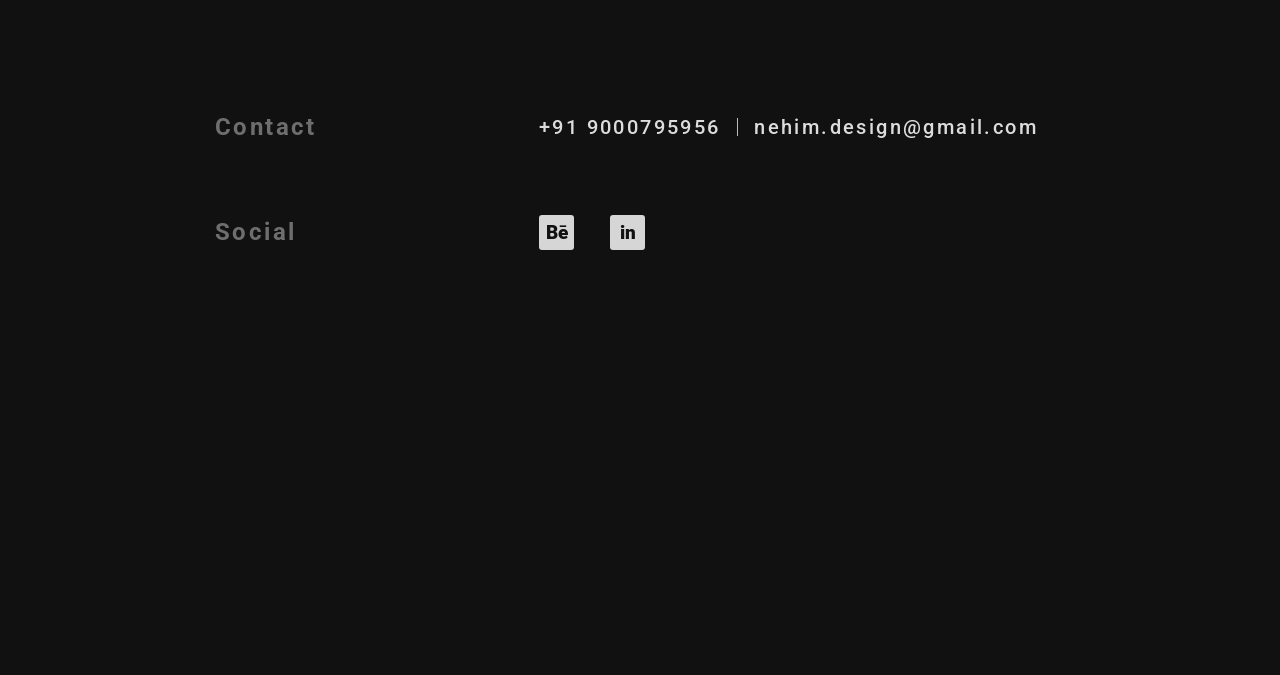
==== commit 65f17f47: "hi" ====
--- a/design-pov.html
+++ b/design-pov.html
@@ -1,7 +1,7 @@
 <!doctype html><html lang="en"><head><meta charset="utf-8"><script>try{history.scrollRestoration="manual"}catch(e){}</script>
 <meta name="viewport" content="width=device-width,initial-scale=1">
 <title>Design POV — Nehi Modi</title><meta name="description" content="Nehi Modi — product designer portfolio">
-<link rel="stylesheet" href="style.css?v=20261105a"></head><body>
+<link rel="stylesheet" href="style.css?v=20261105b"></head><body>
 <nav class="top"><a href="index.html">Home</a><a href="work.html">Work</a><a href="resume.pdf" target=_blank rel=noopener>Resume</a><a href="design-pov.html" class=on>Design POV</a><a href="#contact">Contact</a></nav>
 <section class="pov-hero">
 <canvas class="silk" aria-hidden="true"></canvas>
@@ -70,4 +70,4 @@
 </div>
 <div class="big" aria-label="Nehi Modi"><svg viewBox="0 0 1180 138" role="img"><text x="0" y="170" textLength="1180" lengthAdjust="spacingAndGlyphs" font-family="Roboto, Arial, sans-serif" font-weight="700" font-size="236" fill="#902611">NEHI MODI</text></svg></div>
 </footer>
-<script src="main.js?v=20261105a"></script></body></html>+<script src="main.js?v=20261105b"></script></body></html>
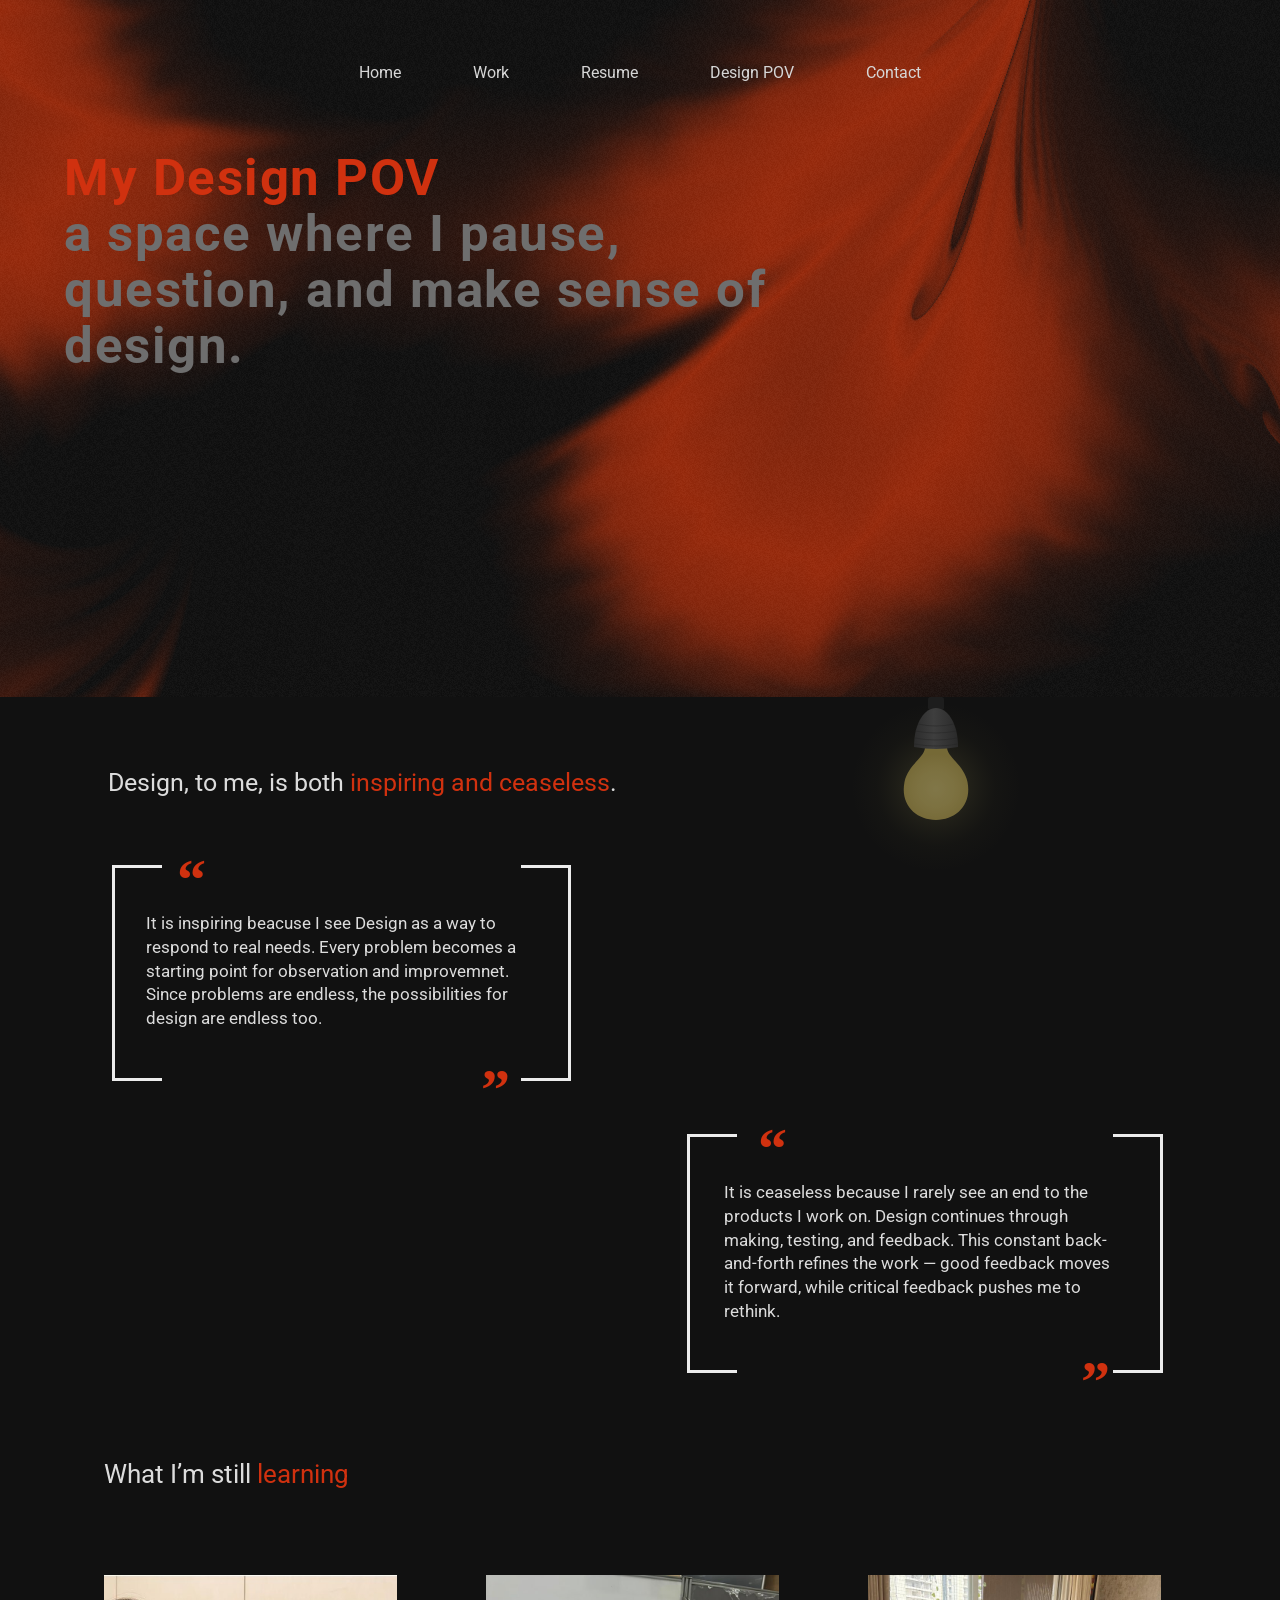
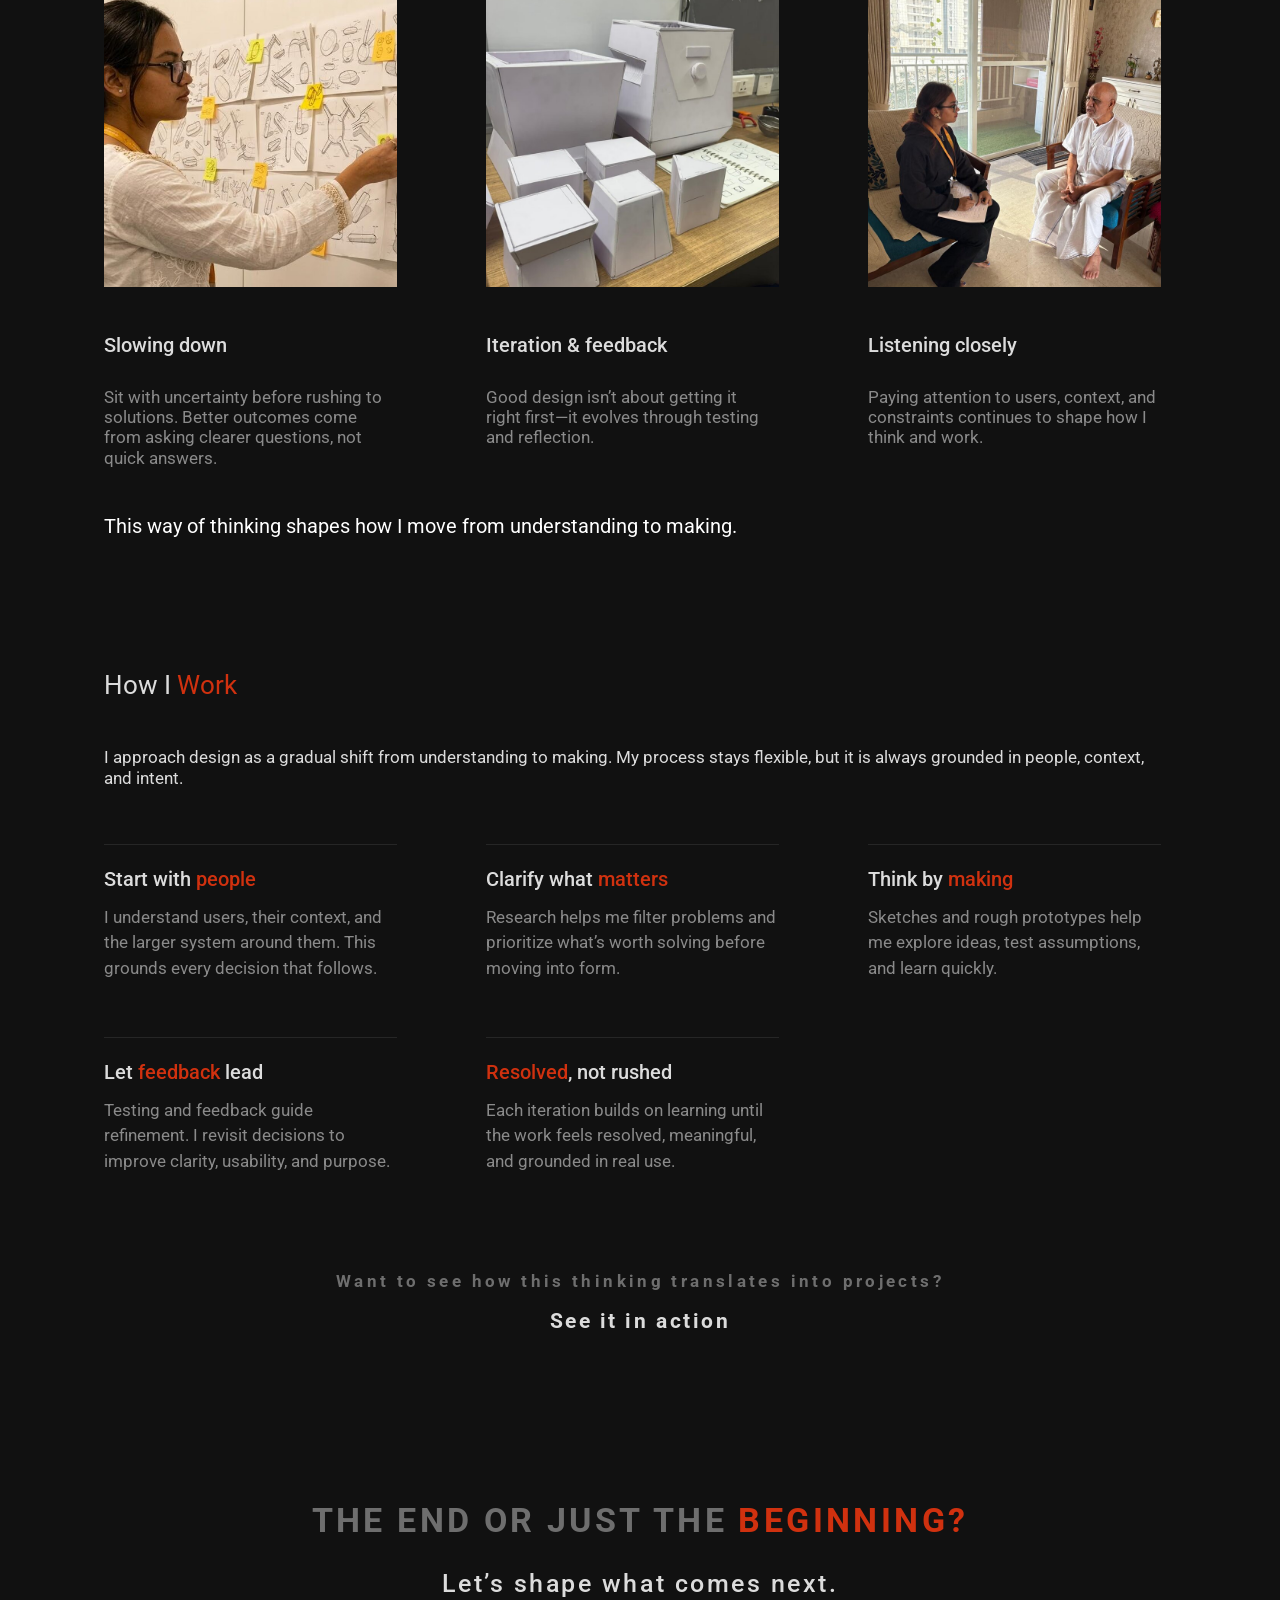
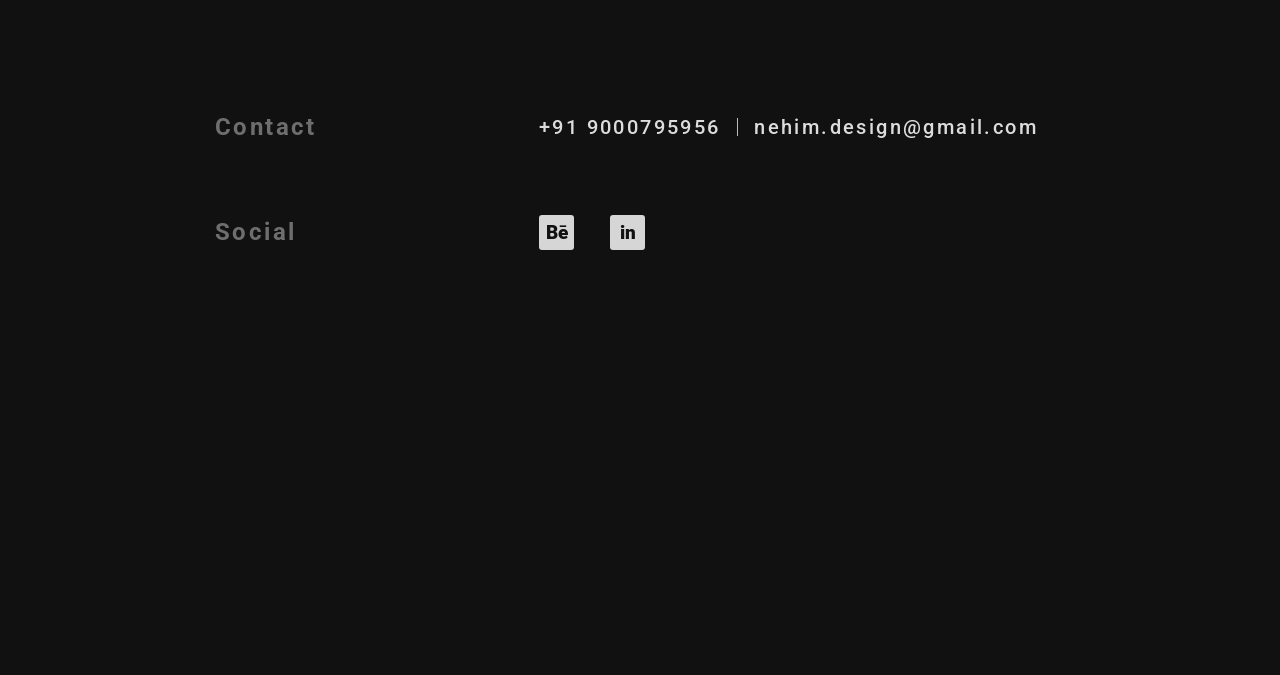
==== commit 714458b0: "hi" ====
--- a/design-pov.html
+++ b/design-pov.html
@@ -1,7 +1,7 @@
 <!doctype html><html lang="en"><head><meta charset="utf-8"><script>try{history.scrollRestoration="manual"}catch(e){}</script>
 <meta name="viewport" content="width=device-width,initial-scale=1">
 <title>Design POV — Nehi Modi</title><meta name="description" content="Nehi Modi — product designer portfolio">
-<link rel="stylesheet" href="style.css?v=20261105b"></head><body>
+<link rel="stylesheet" href="style.css?v=20261105d"></head><body>
 <nav class="top"><a href="index.html">Home</a><a href="work.html">Work</a><a href="resume.pdf" target=_blank rel=noopener>Resume</a><a href="design-pov.html" class=on>Design POV</a><a href="#contact">Contact</a></nav>
 <section class="pov-hero">
 <canvas class="silk" aria-hidden="true"></canvas>
@@ -70,4 +70,4 @@
 </div>
 <div class="big" aria-label="Nehi Modi"><svg viewBox="0 0 1180 138" role="img"><text x="0" y="170" textLength="1180" lengthAdjust="spacingAndGlyphs" font-family="Roboto, Arial, sans-serif" font-weight="700" font-size="236" fill="#902611">NEHI MODI</text></svg></div>
 </footer>
-<script src="main.js?v=20261105b"></script></body></html>+<script src="main.js?v=20261105d"></script></body></html>
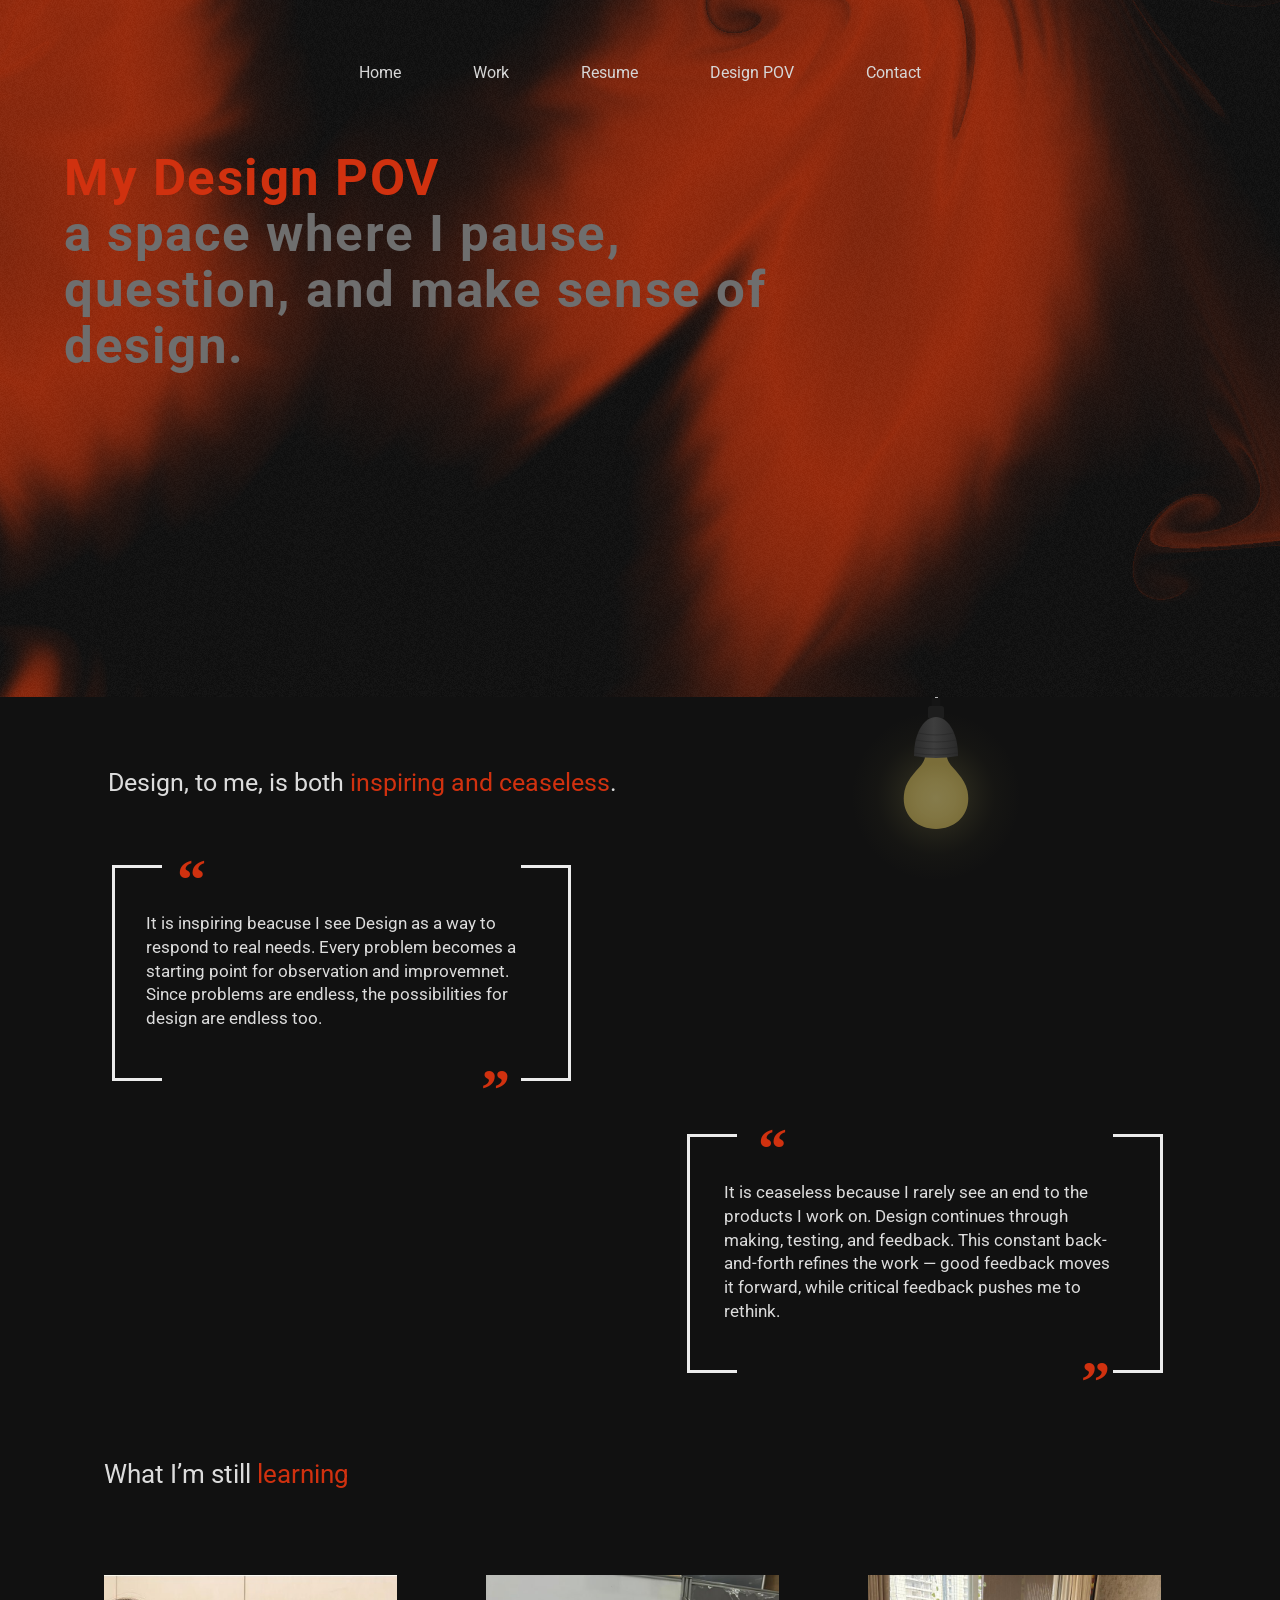
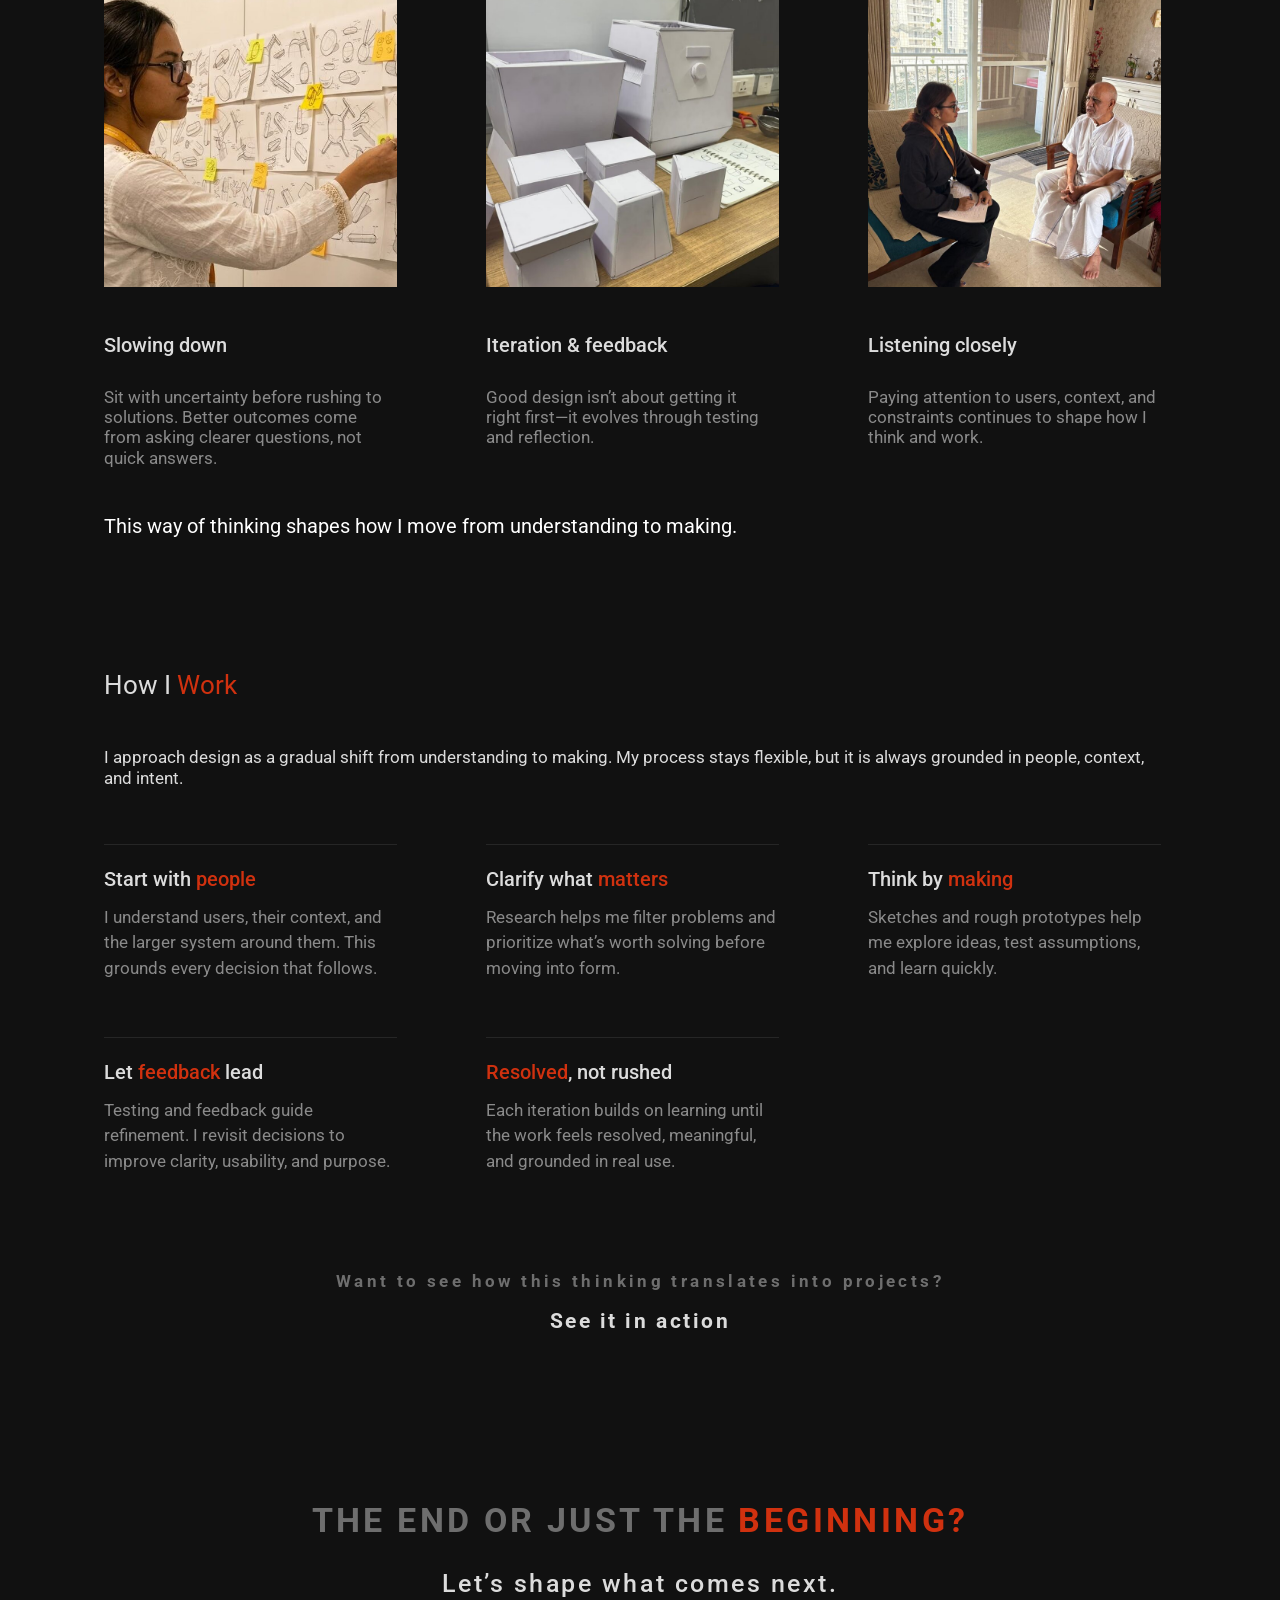
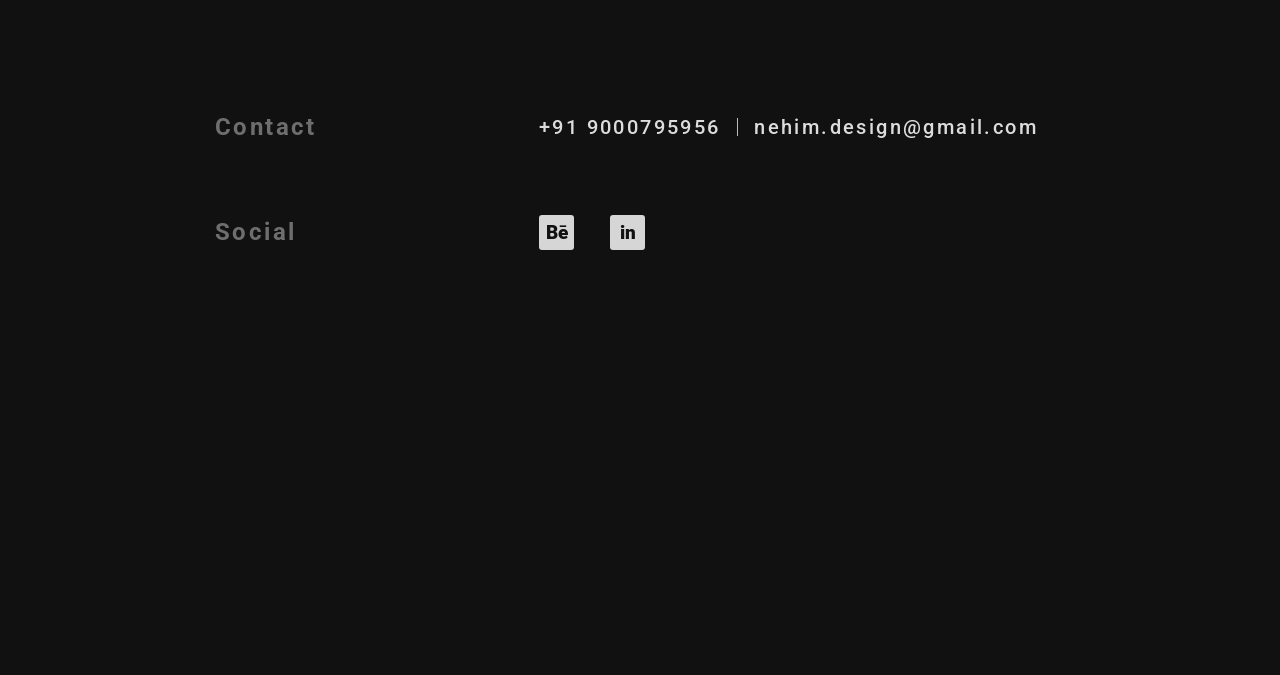
==== commit 08970052: "hi" ====
--- a/design-pov.html
+++ b/design-pov.html
@@ -1,7 +1,7 @@
 <!doctype html><html lang="en"><head><meta charset="utf-8"><script>try{history.scrollRestoration="manual"}catch(e){}</script>
 <meta name="viewport" content="width=device-width,initial-scale=1">
 <title>Design POV — Nehi Modi</title><meta name="description" content="Nehi Modi — product designer portfolio">
-<link rel="stylesheet" href="style.css?v=20261105d"></head><body>
+<link rel="stylesheet" href="style.css?v=20261105f"></head><body>
 <nav class="top"><a href="index.html">Home</a><a href="work.html">Work</a><a href="resume.pdf" target=_blank rel=noopener>Resume</a><a href="design-pov.html" class=on>Design POV</a><a href="#contact">Contact</a></nav>
 <section class="pov-hero">
 <canvas class="silk" aria-hidden="true"></canvas>
@@ -70,4 +70,4 @@
 </div>
 <div class="big" aria-label="Nehi Modi"><svg viewBox="0 0 1180 138" role="img"><text x="0" y="170" textLength="1180" lengthAdjust="spacingAndGlyphs" font-family="Roboto, Arial, sans-serif" font-weight="700" font-size="236" fill="#902611">NEHI MODI</text></svg></div>
 </footer>
-<script src="main.js?v=20261105d"></script></body></html>+<script src="main.js?v=20261105f"></script></body></html>
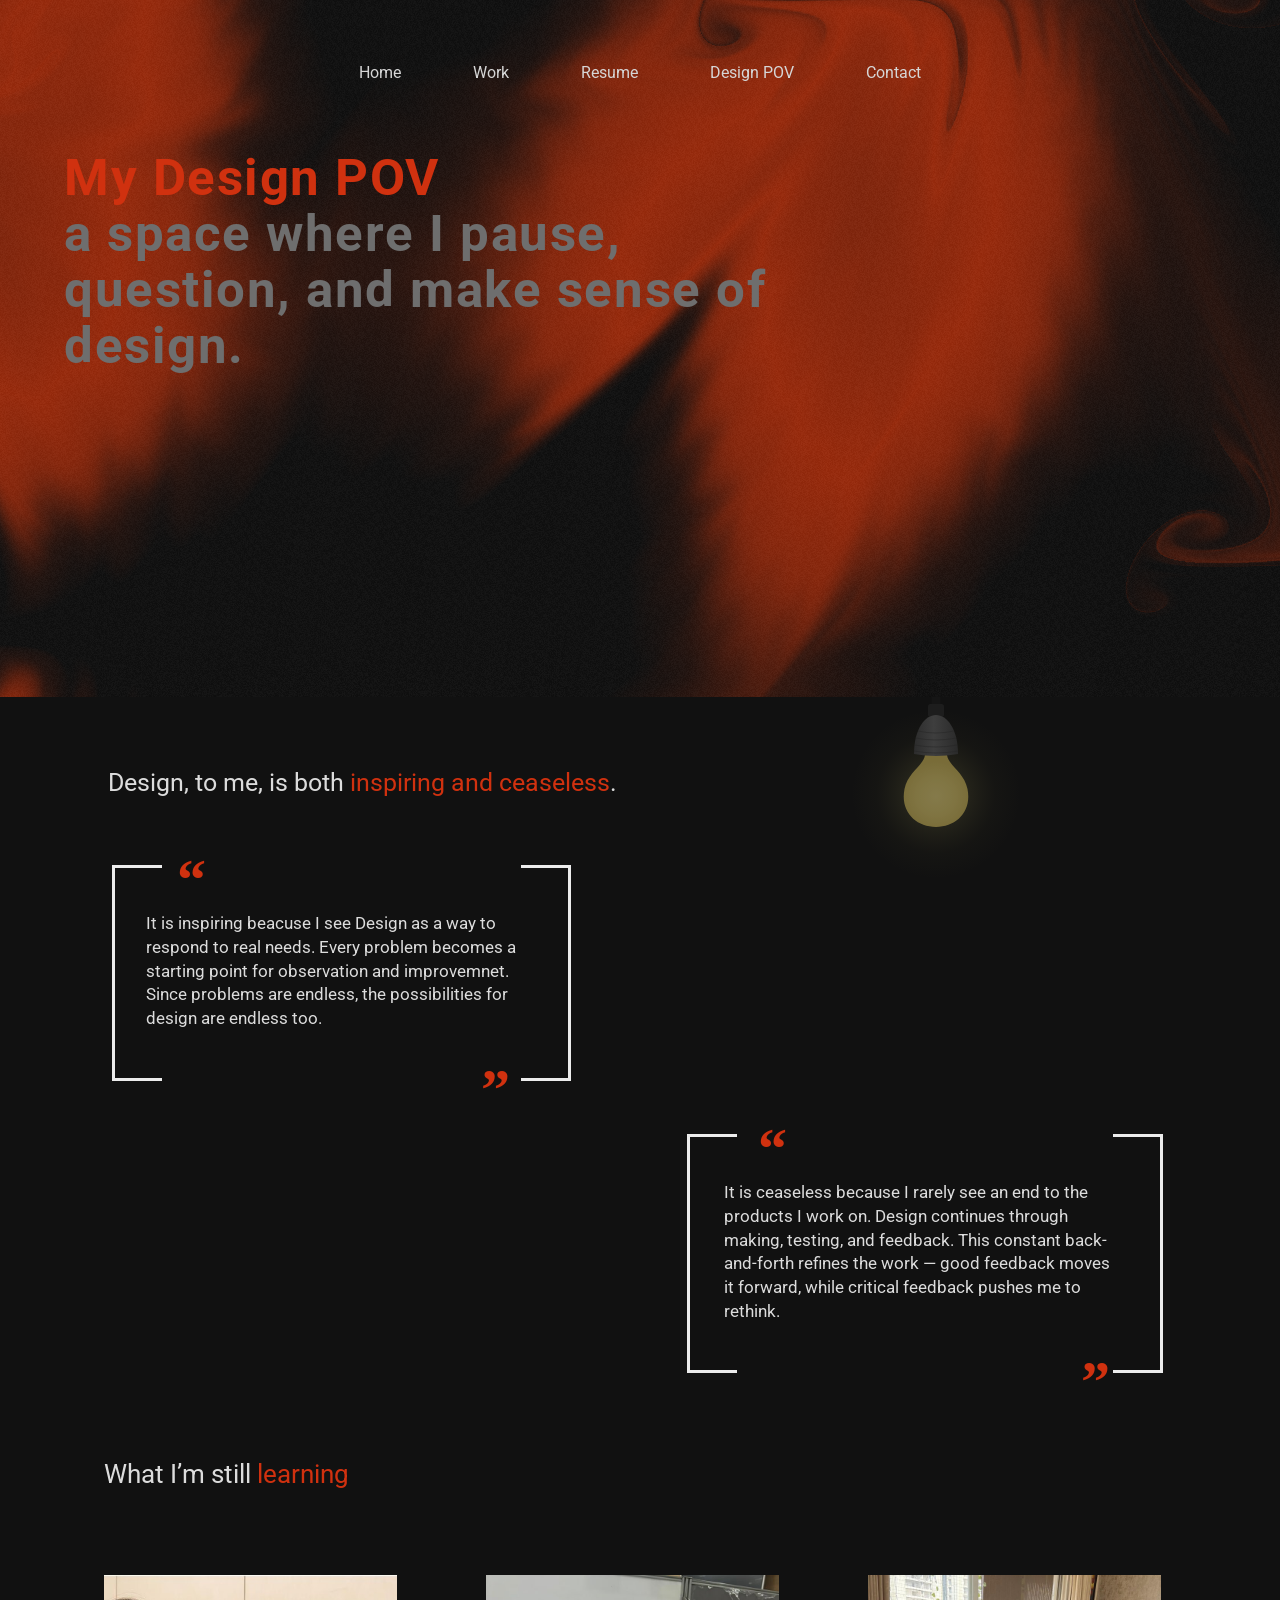
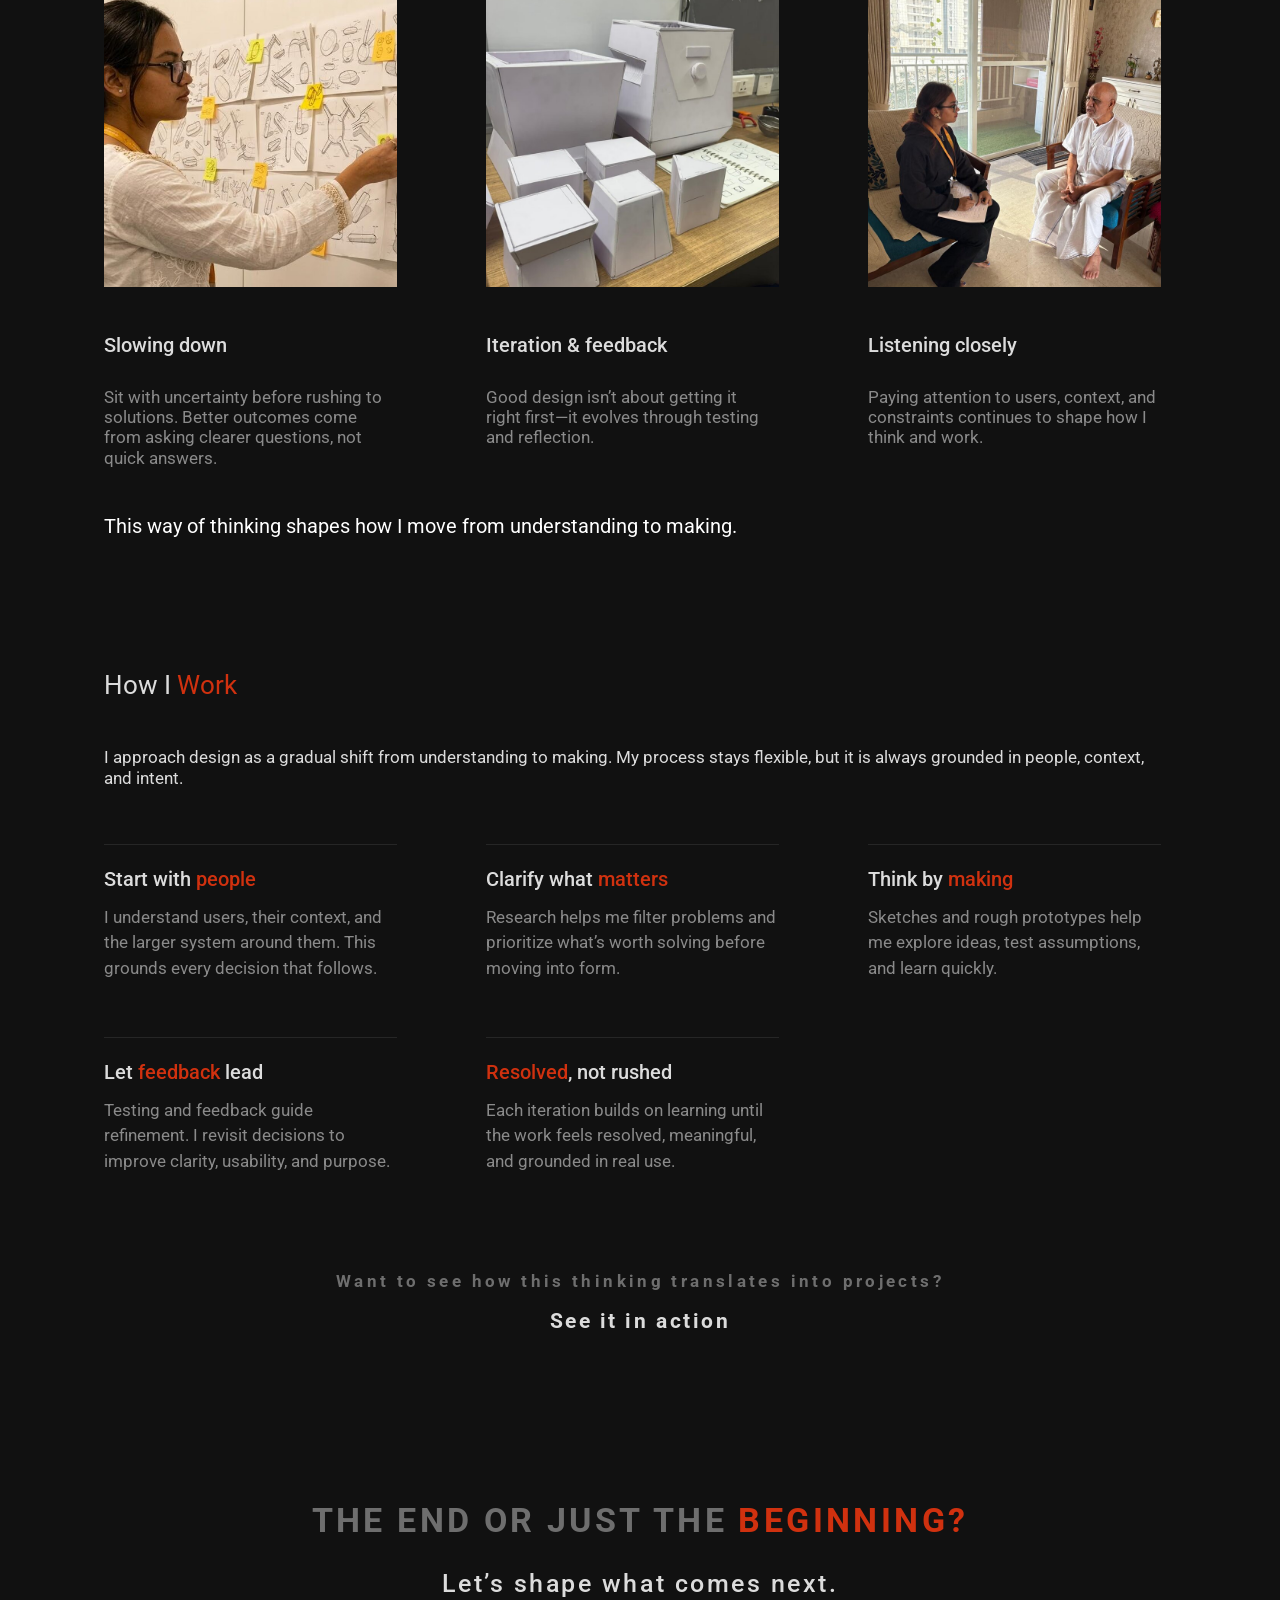
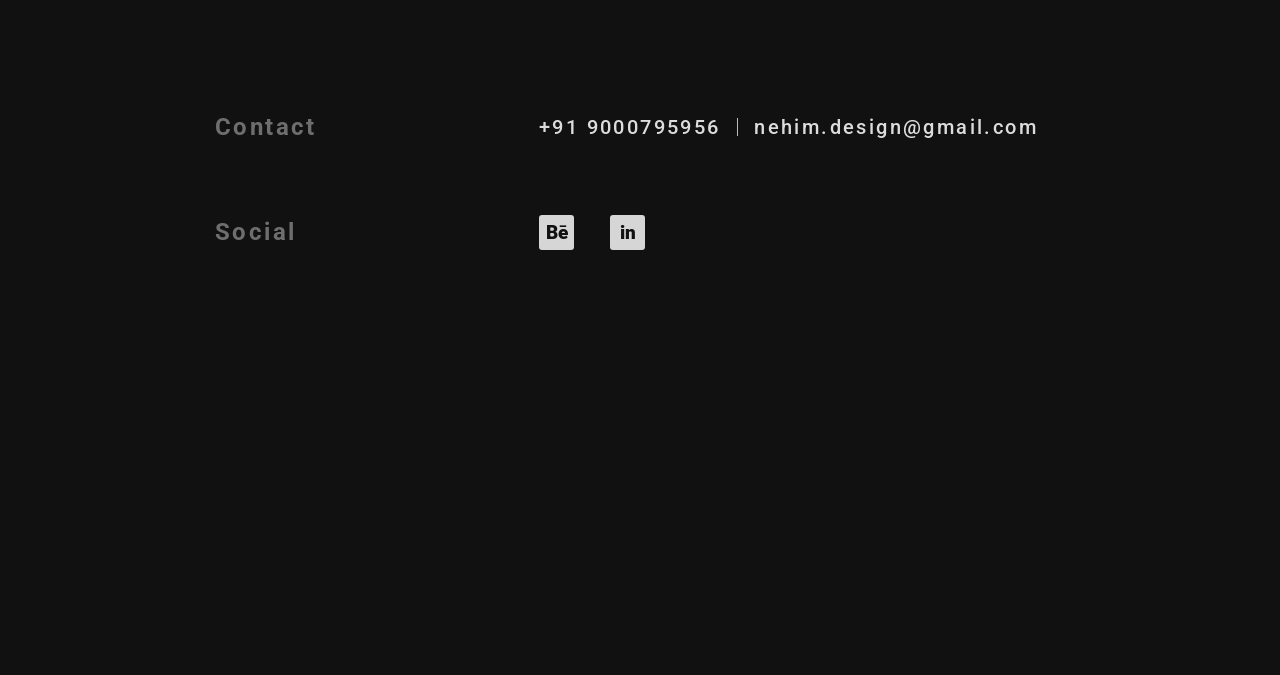
==== commit 41675c26: "hi" ====
--- a/design-pov.html
+++ b/design-pov.html
@@ -1,7 +1,7 @@
 <!doctype html><html lang="en"><head><meta charset="utf-8"><script>try{history.scrollRestoration="manual"}catch(e){}</script>
 <meta name="viewport" content="width=device-width,initial-scale=1">
 <title>Design POV — Nehi Modi</title><meta name="description" content="Nehi Modi — product designer portfolio">
-<link rel="stylesheet" href="style.css?v=20261105f"></head><body>
+<link rel="stylesheet" href="style.css?v=20261105g"></head><body>
 <nav class="top"><a href="index.html">Home</a><a href="work.html">Work</a><a href="resume.pdf" target=_blank rel=noopener>Resume</a><a href="design-pov.html" class=on>Design POV</a><a href="#contact">Contact</a></nav>
 <section class="pov-hero">
 <canvas class="silk" aria-hidden="true"></canvas>
@@ -70,4 +70,4 @@
 </div>
 <div class="big" aria-label="Nehi Modi"><svg viewBox="0 0 1180 138" role="img"><text x="0" y="170" textLength="1180" lengthAdjust="spacingAndGlyphs" font-family="Roboto, Arial, sans-serif" font-weight="700" font-size="236" fill="#902611">NEHI MODI</text></svg></div>
 </footer>
-<script src="main.js?v=20261105f"></script></body></html>+<script src="main.js?v=20261105g"></script></body></html>
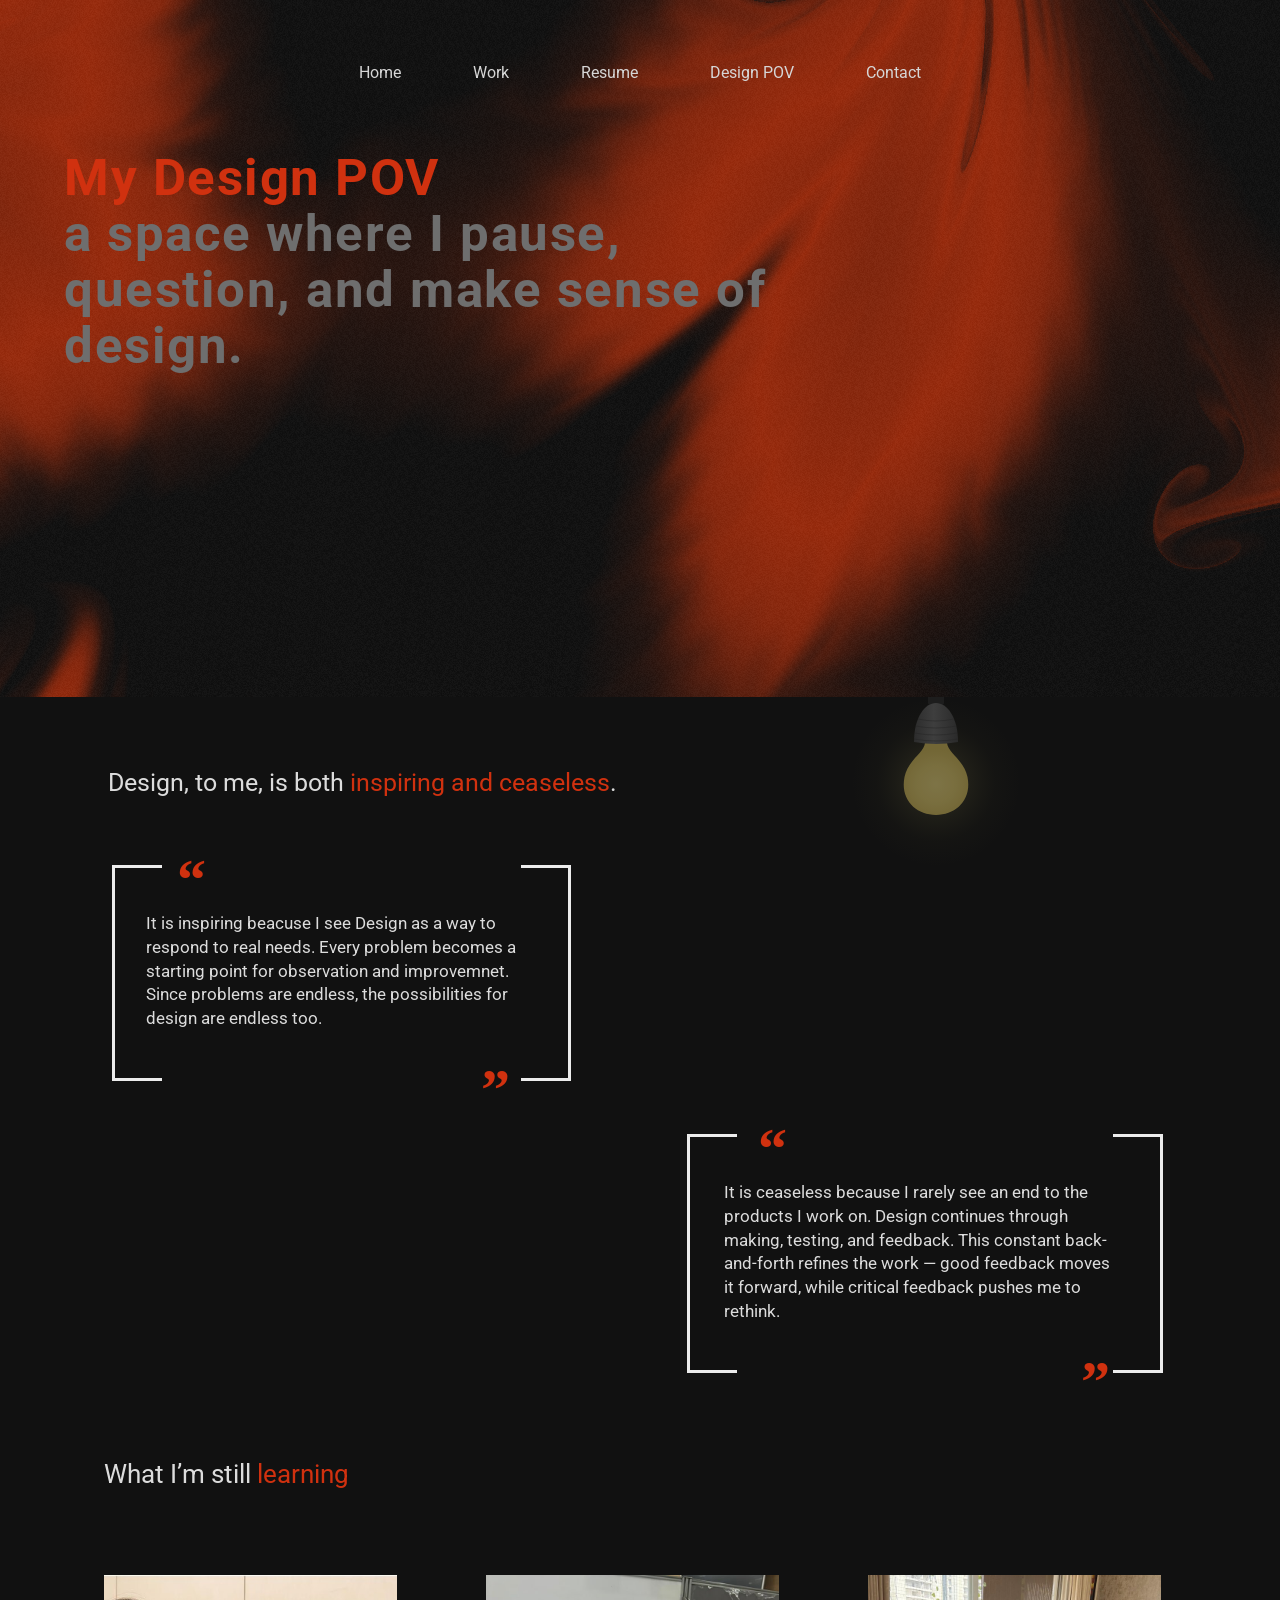
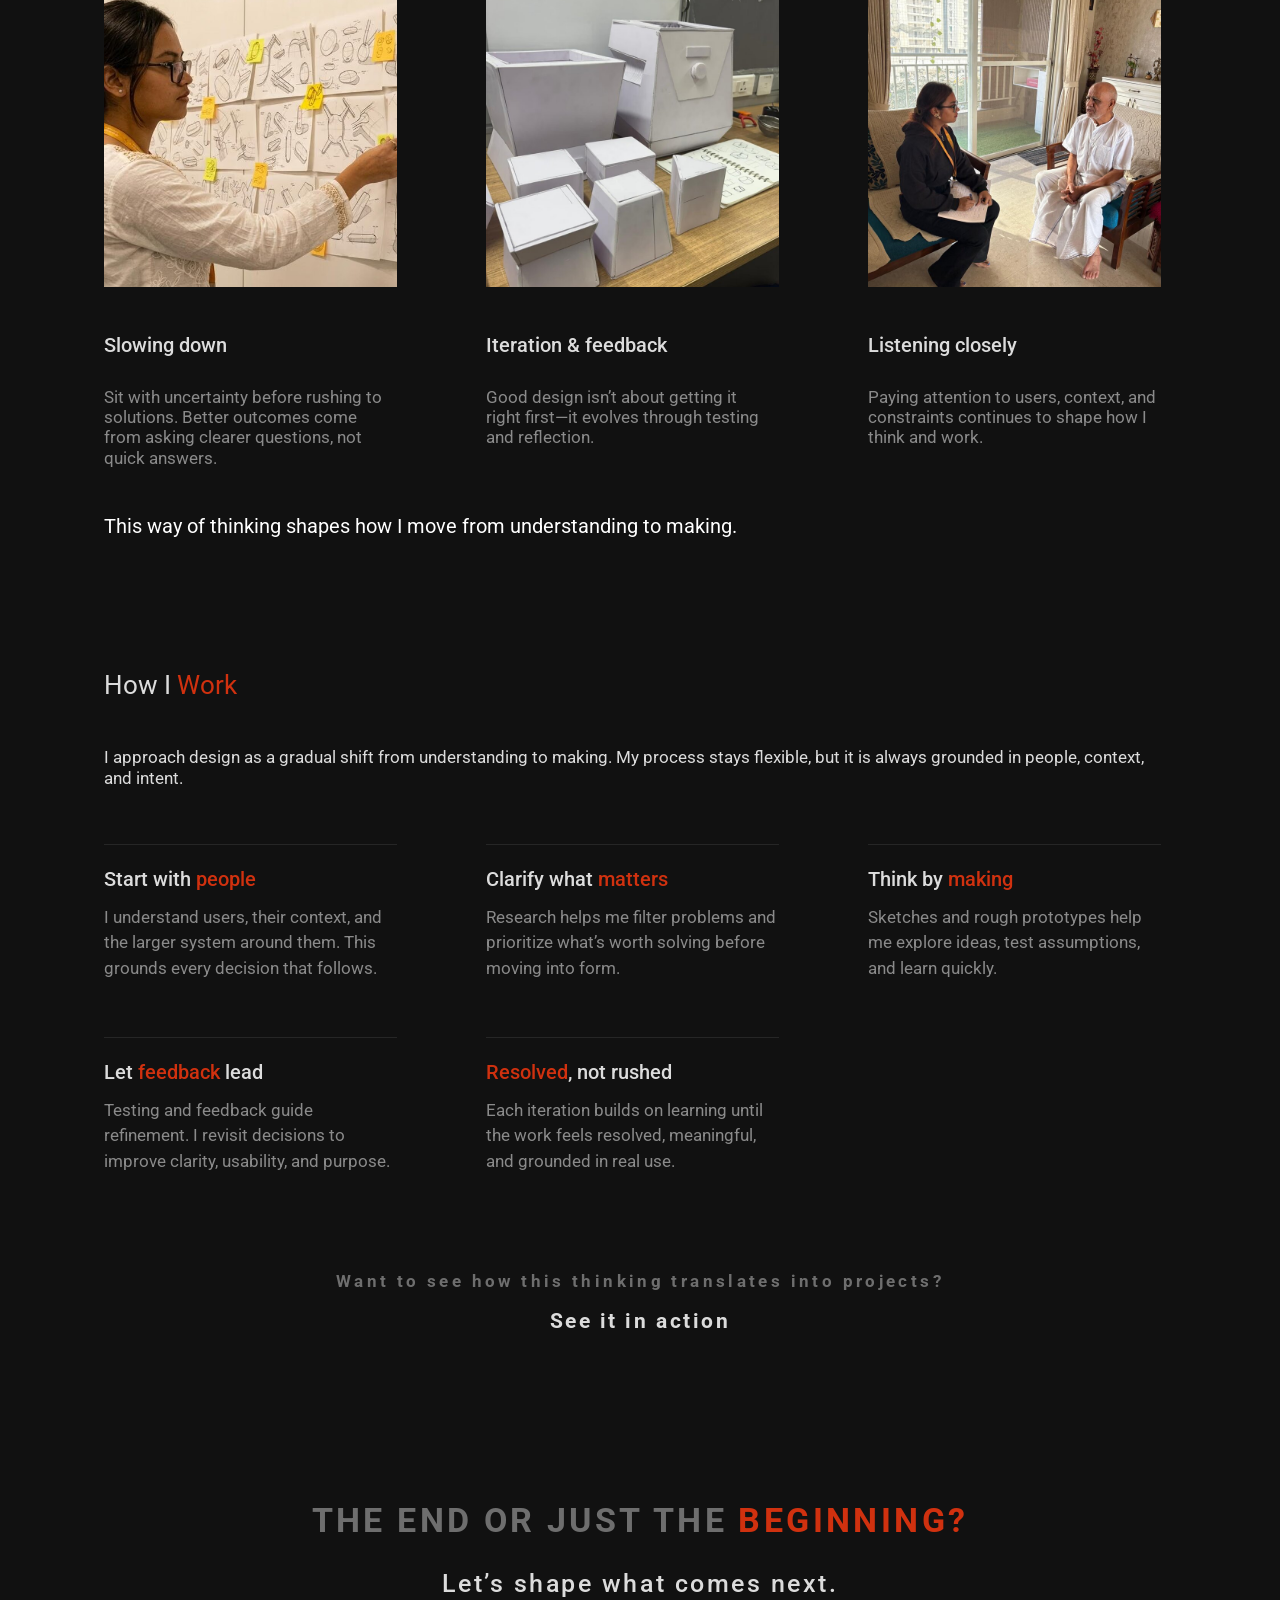
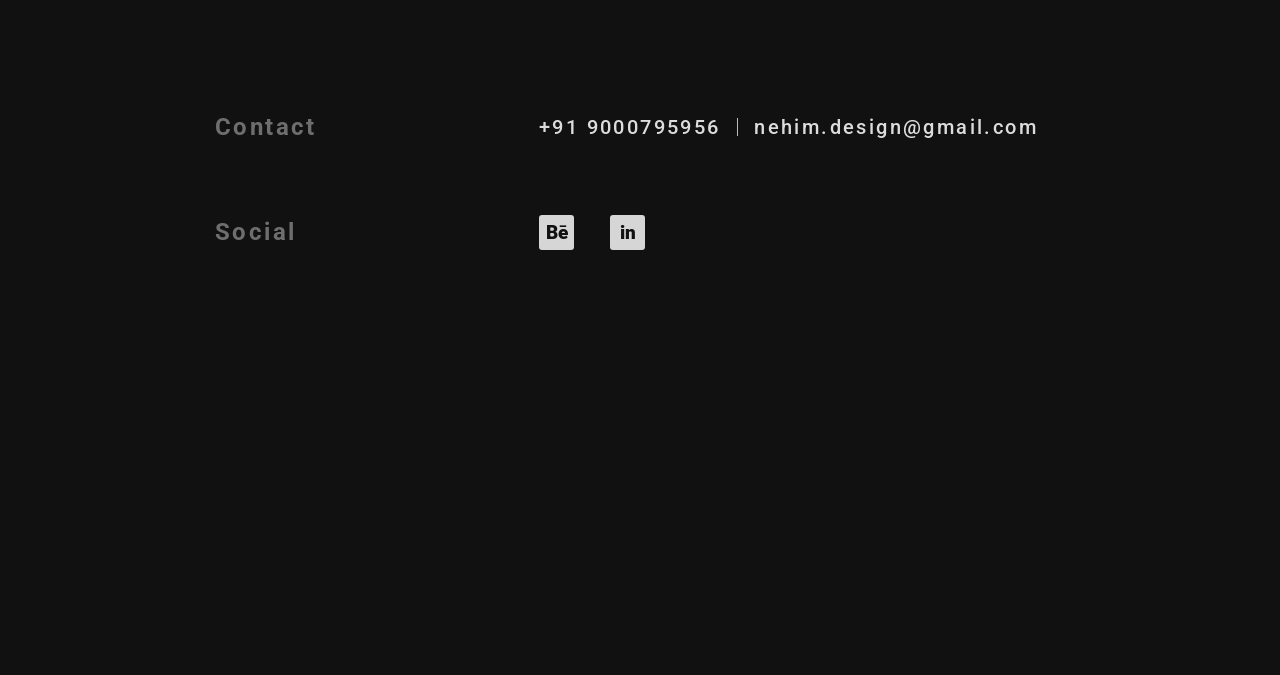
==== commit a42abc4d: "hi" ====
--- a/design-pov.html
+++ b/design-pov.html
@@ -1,7 +1,7 @@
 <!doctype html><html lang="en"><head><meta charset="utf-8"><script>try{history.scrollRestoration="manual"}catch(e){}</script>
 <meta name="viewport" content="width=device-width,initial-scale=1">
 <title>Design POV — Nehi Modi</title><meta name="description" content="Nehi Modi — product designer portfolio">
-<link rel="stylesheet" href="style.css?v=20261105g"></head><body>
+<link rel="stylesheet" href="style.css?v=20261106a"></head><body>
 <nav class="top"><a href="index.html">Home</a><a href="work.html">Work</a><a href="resume.pdf" target=_blank rel=noopener>Resume</a><a href="design-pov.html" class=on>Design POV</a><a href="#contact">Contact</a></nav>
 <section class="pov-hero">
 <canvas class="silk" aria-hidden="true"></canvas>
@@ -70,4 +70,4 @@
 </div>
 <div class="big" aria-label="Nehi Modi"><svg viewBox="0 0 1180 138" role="img"><text x="0" y="170" textLength="1180" lengthAdjust="spacingAndGlyphs" font-family="Roboto, Arial, sans-serif" font-weight="700" font-size="236" fill="#902611">NEHI MODI</text></svg></div>
 </footer>
-<script src="main.js?v=20261105g"></script></body></html>+<script src="main.js?v=20261106a"></script></body></html>
